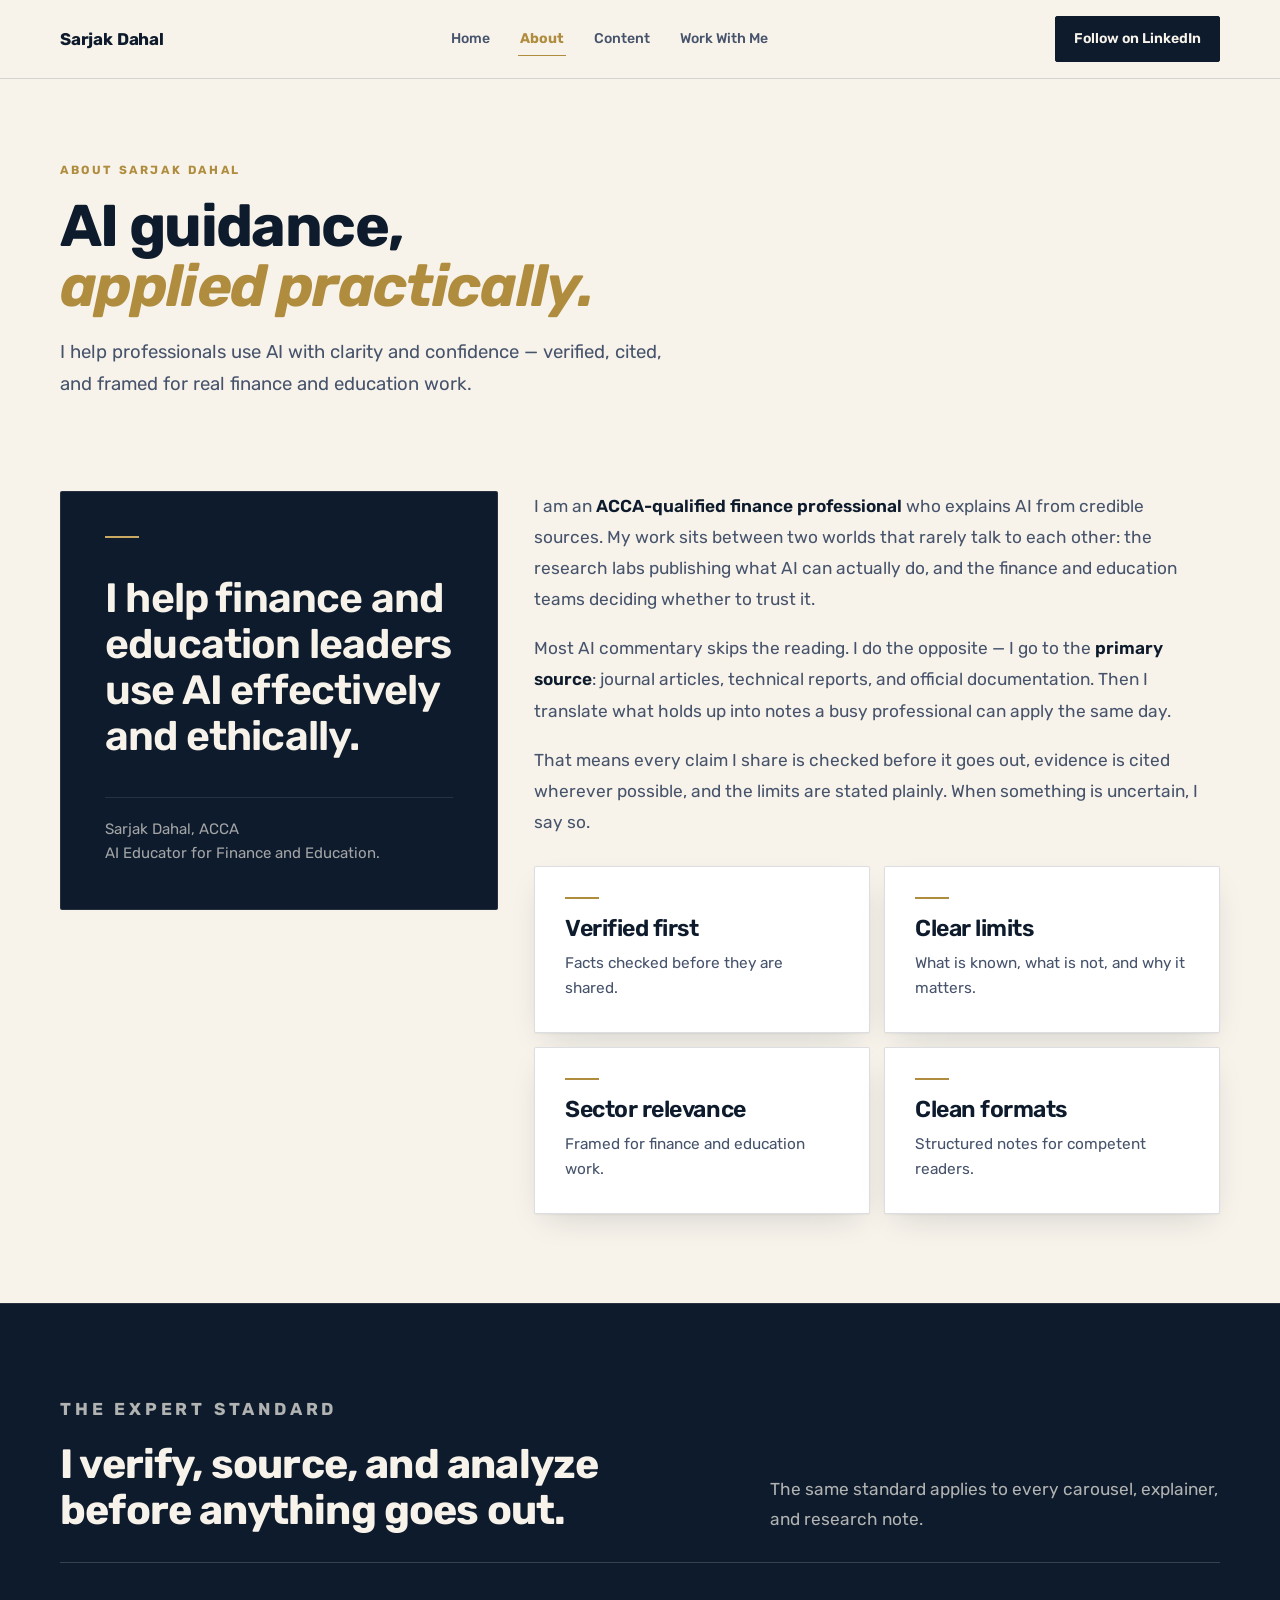
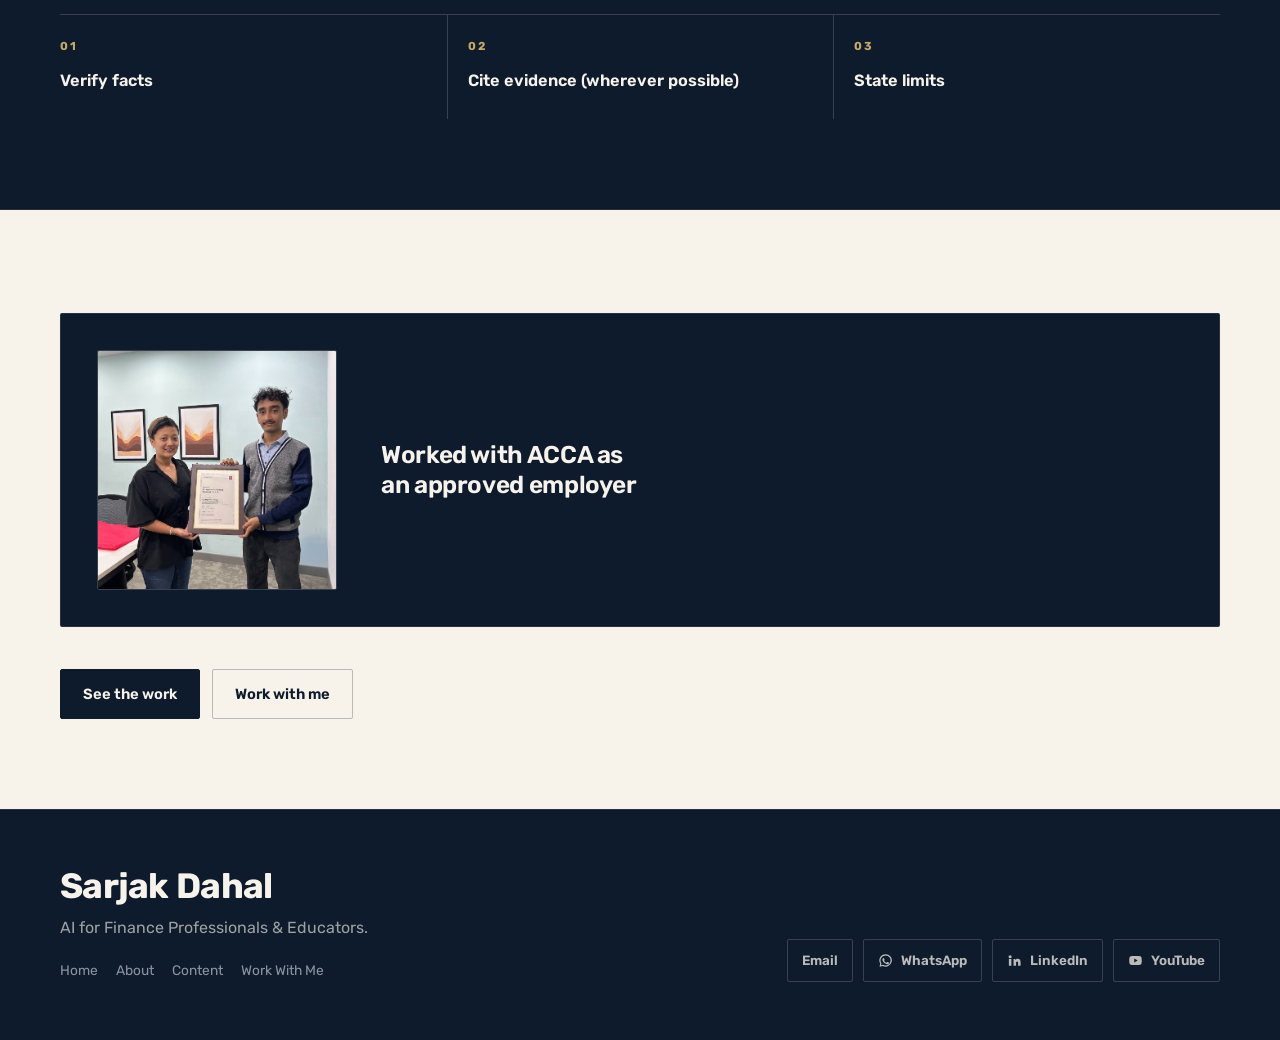
==== about/index.html @ 67fb1fb6 "Rebuild site as 4-page Navy & Brass ledger design Split the single-page site into Home, About, Conte" ====
<!doctype html>
<html lang="en">
<head>
  <meta charset="utf-8">
  <meta name="viewport" content="width=device-width, initial-scale=1">
  <meta name="description" content="About Sarjak Dahal, ACCA — how he verifies, cites, and explains AI research for finance professionals and educators.">
  <meta name="robots" content="index, follow">
  <link rel="canonical" href="https://sarjakdahal.com.np/about/">
  <meta property="og:type" content="website">
  <meta property="og:locale" content="en_US">
  <meta property="og:site_name" content="Sarjak Dahal">
  <meta property="og:title" content="About Sarjak Dahal | ACCA, AI Literacy">
  <meta property="og:description" content="How Sarjak Dahal verifies, cites, and explains AI research for finance professionals and educators.">
  <meta property="og:url" content="https://sarjakdahal.com.np/about/">
  <meta property="og:image" content="https://sarjakdahal.com.np/assets/social-preview-v6.jpg">
  <meta name="twitter:card" content="summary_large_image">
  <meta name="twitter:title" content="About Sarjak Dahal | ACCA, AI Literacy">
  <meta name="twitter:description" content="How Sarjak Dahal verifies, cites, and explains AI research for finance professionals and educators.">
  <meta name="twitter:image" content="https://sarjakdahal.com.np/assets/social-preview-v6.jpg">
  <meta name="theme-color" content="#0E1B2C">
  <link rel="icon" href="data:image/svg+xml,%3Csvg xmlns='http://www.w3.org/2000/svg' viewBox='0 0 64 64'%3E%3Crect width='64' height='64' rx='16' fill='%23F7F3EB'/%3E%3Ccircle cx='32' cy='32' r='18' fill='%23B08D3E'/%3E%3Ccircle cx='32' cy='32' r='6' fill='%23F7F3EB'/%3E%3C/svg%3E">
  <link rel="preconnect" href="https://fonts.googleapis.com">
  <link rel="preconnect" href="https://fonts.gstatic.com" crossorigin>
  <link rel="stylesheet" href="https://fonts.googleapis.com/css2?family=Rubik:wght@300..900&display=swap">
  <link rel="stylesheet" href="/assets/css/site.css?v=13">
  <title>About | Sarjak Dahal</title>
</head>
<body>
  <a class="skip-link" href="#main">Skip to content</a>
  <div class="progress" aria-hidden="true"><span class="progress__bar"></span></div>
  <div class="cursor-glow" aria-hidden="true"></div>

  <header class="site-header">
    <nav class="nav" aria-label="Primary navigation">
      <a class="brand-link" href="/" aria-label="Sarjak Dahal home">
        <span>Sarjak Dahal</span>
      </a>
      <div class="nav__links">
        <a href="/">Home</a>
        <a href="/about/" class="is-active" aria-current="page">About</a>
        <a href="/content/">Content</a>
        <a href="/work-with-me/">Work With Me</a>
      </div>
      <a class="nav__cta" href="https://www.linkedin.com/in/sarjak-dahal-72773622a/" target="_blank" rel="noopener noreferrer">Follow on LinkedIn</a>
    </nav>
  </header>

  <main id="main">
    <section class="section page-hero" data-section>
      <p class="eyebrow" data-reveal>About Sarjak Dahal</p>
      <h1 data-reveal style="--delay: 80ms;">AI guidance, <em class="accent">applied practically.</em></h1>
      <p class="page-hero__lead" data-reveal style="--delay: 160ms;">
        I help professionals use AI with clarity and confidence — verified, cited, and framed for real finance and education work.
      </p>
    </section>

    <section id="story" class="section section--flush-top" data-section>
      <div class="about-grid">
        <aside class="quote-panel" data-reveal>
          <blockquote>I help finance and education leaders use AI effectively and ethically.</blockquote>
          <cite>Sarjak Dahal, ACCA<br>AI Educator for Finance and Education.</cite>
        </aside>

        <div>
          <div class="story" data-reveal style="--delay: 80ms;">
            <p>
              I am an <strong>ACCA-qualified finance professional</strong> who explains AI from credible sources. My work sits between two worlds that rarely talk to each other: the research labs publishing what AI can actually do, and the finance and education teams deciding whether to trust it.
            </p>
            <p>
              Most AI commentary skips the reading. I do the opposite — I go to the <strong>primary source</strong>: journal articles, technical reports, and official documentation. Then I translate what holds up into notes a busy professional can apply the same day.
            </p>
            <p>
              That means every claim I share is checked before it goes out, evidence is cited wherever possible, and the limits are stated plainly. When something is uncertain, I say so.
            </p>
          </div>

          <div class="principles principles--compact" style="margin-top: 28px;">
            <article class="principle" data-reveal style="--delay: 120ms;">
              <h3>Verified first</h3>
              <p>Facts checked before they are shared.</p>
            </article>
            <article class="principle" data-reveal style="--delay: 180ms;">
              <h3>Clear limits</h3>
              <p>What is known, what is not, and why it matters.</p>
            </article>
            <article class="principle" data-reveal style="--delay: 240ms;">
              <h3>Sector relevance</h3>
              <p>Framed for finance and education work.</p>
            </article>
            <article class="principle" data-reveal style="--delay: 300ms;">
              <h3>Clean formats</h3>
              <p>Structured notes for competent readers.</p>
            </article>
          </div>
        </div>
      </div>
    </section>

    <div class="dark-band">
      <section id="method" class="section" data-section>
        <div class="section-heading">
          <div>
            <p class="eyebrow" data-reveal>The Expert Standard</p>
            <h2 data-reveal style="--delay: 80ms;">I verify, source, and analyze before anything goes out.</h2>
          </div>
          <p data-reveal style="--delay: 160ms;">
            The same standard applies to every carousel, explainer, and research note.
          </p>
        </div>

        <div class="method-visual" aria-label="Content method stages" data-reveal style="--delay: 200ms;">
          <div class="method-step">
            <span>01</span>
            <strong>Verify facts</strong>
          </div>
          <div class="method-step">
            <span>02</span>
            <strong>Cite evidence (wherever possible)</strong>
          </div>
          <div class="method-step">
            <span>03</span>
            <strong>State limits</strong>
          </div>
        </div>
      </section>
    </div>

    <section id="credential" class="section" data-section>
      <div class="method-panel">
        <aside class="method-stat" data-reveal>
          <img class="method-stat__image" src="/assets/acca-award-receipt.jpg" alt="Sarjak Dahal receiving ACCA award recognition" width="900" height="900" loading="lazy" decoding="async">
          <p class="method-stat__caption">Worked with ACCA as an approved employer</p>
        </aside>
      </div>
      <div class="section-cta" data-reveal style="--delay: 120ms;">
        <a class="button button--primary" href="/content/">See the work</a>
        <a class="button button--ghost" href="/work-with-me/">Work with me</a>
      </div>
    </section>
  </main>

  <footer class="site-footer" data-section>
    <div class="footer-inner">
      <div>
        <span class="signature">Sarjak Dahal</span>
        <p>AI for Finance Professionals &amp; Educators.</p>
        <nav class="footer-nav" aria-label="Footer navigation">
          <a href="/">Home</a>
          <a href="/about/">About</a>
          <a href="/content/">Content</a>
          <a href="/work-with-me/">Work With Me</a>
        </nav>
      </div>
      <div class="footer-links" aria-label="Footer links">
        <a href="mailto:sarjakdahal21@gmail.com">Email</a>
        <a href="https://chat.whatsapp.com/FXL0gmpc63MJKhrFBdrhCD" target="_blank" rel="noopener noreferrer">
          <svg viewBox="0 0 24 24" aria-hidden="true"><path d="M12.04 2a9.86 9.86 0 0 0-8.5 14.86L2.44 22l5.28-1.38A9.88 9.88 0 1 0 12.04 2Zm.01 1.86a8.02 8.02 0 1 1-3.88 15.05l-.31-.17-3.13.82.84-3.04-.2-.32a8.02 8.02 0 0 1 6.68-12.34Zm-3.43 4.3c-.18 0-.46.07-.7.35-.24.27-.92.9-.92 2.2s.94 2.55 1.07 2.73c.13.18 1.84 2.8 4.45 3.93 2.2.95 2.65.76 3.13.71.48-.04 1.55-.63 1.77-1.24.22-.61.22-1.13.15-1.24-.07-.11-.24-.18-.5-.31-.26-.13-1.55-.76-1.79-.85-.24-.09-.42-.13-.59.13-.17.26-.68.85-.83 1.02-.15.17-.31.19-.57.06-.26-.13-1.1-.4-2.09-1.29-.77-.69-1.29-1.54-1.44-1.8-.15-.26-.02-.4.12-.53.12-.12.26-.31.39-.46.13-.15.17-.26.26-.44.09-.18.04-.33-.02-.46-.06-.13-.59-1.42-.81-1.94-.21-.51-.43-.44-.59-.45h-.5Z"/></svg>
          WhatsApp
        </a>
        <a href="https://www.linkedin.com/in/sarjak-dahal-72773622a/" target="_blank" rel="noopener noreferrer">
          <svg viewBox="0 0 24 24" aria-hidden="true"><path d="M4.98 3.5a2.5 2.5 0 1 0 0 5 2.5 2.5 0 0 0 0-5ZM3 9.75h4v10.75H3V9.75Zm6.25 0h3.83v1.47h.05c.53-.95 1.84-1.95 3.79-1.95 4.05 0 4.8 2.66 4.8 6.12v5.11h-4v-4.53c0-1.08-.02-2.47-1.51-2.47-1.52 0-1.75 1.18-1.75 2.39v4.61h-4V9.75Z"/></svg>
          LinkedIn
        </a>
        <a href="https://www.youtube.com/@sarjakdahal6572" target="_blank" rel="noopener noreferrer">
          <svg viewBox="0 0 24 24" aria-hidden="true"><path d="M21.58 7.18a2.78 2.78 0 0 0-1.96-1.97C17.89 4.75 12 4.75 12 4.75s-5.89 0-7.62.46a2.78 2.78 0 0 0-1.96 1.97A29 29 0 0 0 1.95 12a29 29 0 0 0 .47 4.82 2.78 2.78 0 0 0 1.96 1.97c1.73.46 7.62.46 7.62.46s5.89 0 7.62-.46a2.78 2.78 0 0 0 1.96-1.97A29 29 0 0 0 22.05 12a29 29 0 0 0-.47-4.82ZM10 15.25v-6.5L15.5 12 10 15.25Z"/></svg>
          YouTube
        </a>
      </div>
    </div>
  </footer>

  <script src="/assets/js/site.js?v=13" defer></script>
</body>
</html>
---- assets/css/site.css ----
/* Sarjak Dahal — shared site styles
   Navy & Brass ledger system (flat, editorial, hairline rules). Rubik only. */

:root {
  /* Palette */
  --ink: #0E1B2C;          /* deep ledger-ink navy — dark surface */
  --ink-2: #16283E;        /* raised navy panel */
  --ivory: #F7F3EB;        /* warm paper — light canvas */
  --white: #FFFFFF;
  --brass: #B08D3E;        /* primary accent */
  --brass-soft: #C9A961;   /* accent on dark */
  --slate: #46536B;        /* body text on light */
  --mist: #8B93A1;         /* muted labels */
  --line: rgba(14, 27, 44, 0.14);
  --line-strong: rgba(14, 27, 44, 0.26);
  --line-dark: rgba(247, 243, 235, 0.18);
  --line-dark-soft: rgba(247, 243, 235, 0.1);

  /* Aliases kept for existing markup */
  --primary: var(--ink-2);
  --secondary: var(--slate);
  --accent: var(--brass);
  --accent-tint: var(--brass-soft);
  --surface: var(--ink);
  --light: var(--ivory);
  --support: #1E5631;
  --paper: var(--white);

  --shadow-card: 0 1px 2px rgba(14, 27, 44, 0.05), 0 12px 32px -12px rgba(14, 27, 44, 0.18);
  --shadow-card-hover: 0 4px 10px rgba(14, 27, 44, 0.08), 0 24px 50px -16px rgba(14, 27, 44, 0.3);
  --shadow-card-hover-dark: 0 4px 10px rgba(0, 0, 0, 0.24), 0 26px 54px -16px rgba(0, 0, 0, 0.46);
  --radius: 2px;
  --max: 1160px;
  --nav-height: 78px;
  --font-display: "Rubik", system-ui, -apple-system, BlinkMacSystemFont, sans-serif;
  --font-body: "Rubik", system-ui, -apple-system, BlinkMacSystemFont, Arial, sans-serif;
  --ease: cubic-bezier(0.22, 1, 0.36, 1);
}

* {
  box-sizing: border-box;
}

html {
  scroll-behavior: smooth;
  scroll-padding-top: calc(var(--nav-height) + 22px);
  color-scheme: light;
}

.button,
.nav__cta,
.nav__links a,
.contact-link,
.footer-links a {
  touch-action: manipulation;
  -webkit-tap-highlight-color: rgba(176, 141, 62, 0.16);
}

body {
  margin: 0;
  min-height: 100vh;
  overflow-x: hidden;
  background: var(--ivory);
  color: var(--ink);
  font-family: var(--font-body);
  font-size: 16px;
  line-height: 1.65;
  letter-spacing: 0;
}

a {
  color: inherit;
  text-decoration: none;
}

a:focus-visible,
button:focus-visible {
  outline: 2px solid var(--brass);
  outline-offset: 3px;
}

::selection {
  background: rgba(176, 141, 62, 0.3);
  color: var(--ink);
}

.skip-link {
  position: fixed;
  top: 12px;
  left: 12px;
  z-index: 100;
  transform: translateY(-150%);
  border: 1px solid var(--line);
  background: var(--white);
  color: var(--ink);
  padding: 10px 14px;
  font-size: 0.9rem;
  transition: transform 200ms var(--ease);
}

.skip-link:focus {
  transform: translateY(0);
}

.progress {
  position: fixed;
  top: 0;
  left: 0;
  z-index: 60;
  width: 100%;
  height: 2px;
  background: transparent;
}

.progress__bar {
  display: block;
  width: 100%;
  height: 100%;
  transform: scaleX(0);
  transform-origin: left center;
  background: var(--brass);
  transition: transform 90ms linear;
}

.cursor-glow {
  display: none;
}

/* ---------- Header / nav ---------- */

.site-header {
  position: sticky;
  top: 0;
  z-index: 50;
  min-height: var(--nav-height);
  border-bottom: 1px solid var(--line);
  background: rgba(247, 243, 235, 0.94);
  backdrop-filter: blur(12px);
}

.nav {
  width: min(100% - 32px, var(--max));
  min-height: var(--nav-height);
  margin: 0 auto;
  display: flex;
  align-items: center;
  justify-content: space-between;
  gap: 24px;
}

.brand-link {
  display: inline-flex;
  align-items: center;
  gap: 12px;
  min-width: 0;
  font-family: var(--font-display);
  font-size: 1.06rem;
  font-weight: 700;
  letter-spacing: -0.01em;
  line-height: 1;
  white-space: nowrap;
  color: var(--ink);
}

.nav__links {
  display: flex;
  align-items: center;
  justify-content: flex-end;
  gap: clamp(12px, 2.2vw, 26px);
  font-size: 0.88rem;
  font-weight: 500;
  color: var(--slate);
}

.nav__links a {
  position: relative;
  padding: 8px 2px;
  transition: color 180ms ease;
}

.nav__links a::after {
  content: "";
  position: absolute;
  left: 0;
  right: 0;
  bottom: 3px;
  height: 1px;
  transform: scaleX(0);
  transform-origin: right;
  background: var(--brass);
  transition: transform 280ms var(--ease);
}

.nav__links a:is(:hover, .is-active) {
  color: var(--ink);
}

.nav__links a:is(:hover, .is-active)::after {
  transform: scaleX(1);
  transform-origin: left;
}

.nav__links a.is-active {
  color: var(--brass);
  font-weight: 700;
}

.nav__cta {
  display: inline-flex;
  align-items: center;
  justify-content: center;
  min-height: 42px;
  padding: 10px 18px;
  border: 1px solid var(--ink);
  border-radius: var(--radius);
  background: var(--ink);
  color: var(--ivory);
  font-size: 0.88rem;
  font-weight: 600;
  transition: background 220ms var(--ease), border-color 220ms var(--ease), color 220ms var(--ease);
}

.nav__cta:hover {
  background: var(--ink-2);
  border-color: var(--ink-2);
}

/* ---------- Layout primitives ---------- */

main {
  position: relative;
  z-index: 1;
}

.section {
  position: relative;
  width: min(100% - 32px, var(--max));
  margin: 0 auto;
  padding: clamp(52px, 7vw, 96px) 0;
}

.section--flush-top {
  padding-top: clamp(24px, 3vw, 42px);
}

.section--flush-bottom {
  padding-bottom: clamp(24px, 3vw, 42px);
}

h1,
h2,
h3,
.signature {
  font-family: var(--font-display);
  font-weight: 600;
  line-height: 1.04;
  letter-spacing: -0.02em;
  text-wrap: balance;
}

h1 {
  max-width: 720px;
  margin: 0;
  color: var(--ink);
  font-size: clamp(2.4rem, 5.2vw, 4.4rem);
  font-weight: 700;
  line-height: 1.02;
  letter-spacing: -0.028em;
}

h2 {
  margin: 0;
  color: var(--ink);
  font-size: clamp(1.7rem, 3.2vw, 2.7rem);
  font-weight: 700;
  line-height: 1.12;
}

h3 {
  margin: 0;
  color: var(--ink);
  font-size: clamp(1.3rem, 2vw, 1.7rem);
  font-weight: 600;
}

/* Italic brass punch word */
h1 em.accent,
h2 em.accent {
  font-style: italic;
  font-weight: 700;
  color: var(--brass);
}

p {
  margin: 0;
}

.eyebrow {
  display: inline-flex;
  align-items: center;
  margin: 0 0 18px;
  color: var(--brass);
  font-size: 0.74rem;
  font-weight: 700;
  letter-spacing: 0.22em;
  line-height: 1.4;
  text-transform: uppercase;
}

/* Short brass ledger rule above card headings */
.principle::before,
.format-card::before {
  content: "";
  display: block;
  width: 34px;
  height: 2px;
  margin: 0 0 18px;
  background: var(--brass);
}

.section-heading {
  display: grid;
  grid-template-columns: minmax(0, 0.82fr) minmax(280px, 0.56fr);
  align-items: end;
  gap: clamp(18px, 4vw, 58px);
  margin-bottom: clamp(28px, 4vw, 52px);
  padding-bottom: clamp(18px, 2.5vw, 28px);
  border-bottom: 1px solid var(--line);
}

.section-heading p {
  color: var(--slate);
  font-size: clamp(0.98rem, 1.4vw, 1.08rem);
  line-height: 1.75;
}

.section-heading--single {
  grid-template-columns: 1fr;
}

.section-heading--single p {
  max-width: 56ch;
}

.dark-band .section-heading {
  border-bottom-color: var(--line-dark);
}

.section-cta {
  display: flex;
  flex-wrap: wrap;
  gap: 12px;
  margin-top: clamp(28px, 4vw, 42px);
}

/* ---------- Buttons (flat, rectangular) ---------- */

.button {
  position: relative;
  display: inline-flex;
  align-items: center;
  justify-content: center;
  gap: 10px;
  min-height: 50px;
  padding: 14px 22px;
  border: 1px solid var(--ink);
  border-radius: var(--radius);
  background: transparent;
  color: var(--ink);
  font-size: 0.92rem;
  font-weight: 600;
  line-height: 1;
  transition: background 220ms var(--ease), color 220ms var(--ease), border-color 220ms var(--ease), transform 220ms var(--ease);
}

.button:hover {
  transform: translateY(-2px);
  background: rgba(14, 27, 44, 0.05);
}

.button--primary {
  border-color: var(--ink);
  background: var(--ink);
  color: var(--ivory);
}

.button--primary:hover {
  background: var(--ink-2);
  border-color: var(--ink-2);
}

.button--ghost {
  border-color: var(--line-strong);
  background: transparent;
  color: var(--ink);
}

.button--ghost:hover {
  border-color: var(--ink);
  background: rgba(14, 27, 44, 0.04);
}

.button__icon {
  display: inline-grid;
  place-items: center;
  width: 20px;
  height: 20px;
  flex: 0 0 20px;
  color: currentColor;
}

.button svg {
  width: 18px;
  height: 18px;
  fill: currentColor;
}

.channel-actions {
  display: flex;
  flex-wrap: wrap;
  gap: 12px;
  margin-top: 34px;
}

/* Platform icons keep their identity colors; frames stay in the system */
.channel-actions .button--whatsapp .button__icon { color: #2f9e61; }
.channel-actions .button--linkedin .button__icon { color: #79b8f3; }
.channel-actions .button--youtube .button__icon { color: #d93025; }

/* Darker badge behind every platform icon so it stands out against the button */
.button--whatsapp .button__icon,
.button--linkedin .button__icon,
.button--youtube .button__icon {
  border-radius: 50%;
  background: rgba(0, 0, 0, 0.22);
}

/* LinkedIn CTA on dark surfaces: ivory read as too washed-out against the
   brand-blue icon, so give it a raised navy panel instead of a bright fill */
.dark-band .button--primary.button--linkedin {
  background: var(--ink-2);
  border-color: rgba(121, 184, 243, 0.4);
  color: var(--ivory);
}

.dark-band .button--primary.button--linkedin:hover {
  background: #1C3350;
  border-color: rgba(121, 184, 243, 0.6);
}

.dark-band .button--linkedin .button__icon {
  background: rgba(8, 13, 21, 0.55);
}

/* ---------- Dark band (flat ledger navy) ---------- */

.dark-band {
  width: 100%;
  background: var(--ink);
  color: var(--ivory);
  border-top: 1px solid var(--line-dark-soft);
  border-bottom: 1px solid var(--line-dark-soft);
}

.dark-band h1,
.dark-band h2,
.dark-band h3 {
  color: var(--ivory);
}

.dark-band h1 em.accent,
.dark-band h2 em.accent {
  color: var(--brass-soft);
}

.dark-band .eyebrow {
  color: var(--brass-soft);
}

.dark-band .section-heading p {
  color: rgba(247, 243, 235, 0.7);
}

.dark-band .button {
  border-color: var(--line-dark);
  color: var(--ivory);
}

.dark-band .button:hover {
  background: rgba(247, 243, 235, 0.06);
}

.dark-band .button--primary {
  border-color: var(--ivory);
  background: var(--ivory);
  color: var(--ink);
}

.dark-band .button--primary:hover {
  background: var(--white);
  border-color: var(--white);
}

.dark-band .button--ghost {
  border-color: rgba(247, 243, 235, 0.4);
  background: transparent;
  color: var(--ivory);
}

.dark-band .button--ghost:hover {
  border-color: var(--ivory);
  background: rgba(247, 243, 235, 0.06);
}

/* ---------- Hero (Home, dark) ---------- */

.section--hero {
  min-height: calc(100vh - var(--nav-height) - 32px);
  display: grid;
  align-items: center;
  padding-top: clamp(40px, 6vw, 70px);
  padding-bottom: clamp(46px, 6vw, 76px);
}

.hero {
  position: relative;
  display: grid;
  grid-template-columns: minmax(0, 1.08fr) minmax(320px, 0.92fr);
  align-items: center;
  gap: clamp(36px, 6vw, 78px);
}

.hero__content {
  position: relative;
  z-index: 6;
}

.hero__lead {
  max-width: 580px;
  margin-top: 22px;
  color: rgba(247, 243, 235, 0.78);
  font-size: clamp(1.05rem, 1.7vw, 1.22rem);
  font-weight: 300;
  line-height: 1.75;
}

/* Ledger strip: flat stat entries divided by hairlines */
.hero__meta {
  display: grid;
  grid-template-columns: repeat(3, minmax(0, 1fr));
  gap: 0;
  max-width: 720px;
  margin-top: clamp(38px, 5vw, 58px);
  border-top: 1px solid var(--line-dark);
}

.meta-tile {
  padding: 22px 20px 4px 20px;
  border-left: 1px solid var(--line-dark);
}

.meta-tile:first-child {
  border-left: 0;
  padding-left: 0;
}

.meta-tile span {
  display: block;
  margin-bottom: 8px;
  color: var(--brass-soft);
  font-size: 0.72rem;
  font-weight: 700;
  letter-spacing: 0.16em;
  text-transform: uppercase;
}

.meta-tile p {
  color: rgba(247, 243, 235, 0.72);
  font-size: 0.94rem;
  line-height: 1.55;
}

/* Portrait: circular photo with a broken brass ring — four short arcs
   with gaps between them, standing off from the circle like padding */
.brand-orbit {
  position: relative;
  display: grid;
  place-items: center;
}

.profile-frame {
  position: relative;
  width: min(70vw, 360px);
  aspect-ratio: 1 / 1;
}

.profile-frame__mask {
  width: 100%;
  height: 100%;
  border-radius: 50%;
  overflow: hidden;
  border: 1px solid var(--line-dark-soft);
  background: var(--ink-2);
}

.profile-frame__image {
  display: block;
  width: 100%;
  height: 100%;
  object-fit: cover;
  object-position: 50% 50%;
  filter: saturate(0.94) contrast(1.03);
}

.profile-frame__ring {
  position: absolute;
  inset: -16px;
  transform: rotate(-90deg);
  pointer-events: none;
}

.profile-frame__ring circle {
  fill: none;
  stroke: var(--brass-soft);
  stroke-width: 1;
  stroke-linecap: round;
  stroke-dasharray: 37.7 37.7;
}

/* Portrait entrance: settles into focus rather than sliding up like other reveals */
.profile-frame__image[data-reveal] {
  transform: scale(0.94);
}

.profile-frame__image[data-reveal].is-visible {
  transform: scale(1);
}

/* ---------- Proof strip (flat ledger entries) ---------- */

.proof-strip {
  display: grid;
  grid-template-columns: repeat(3, minmax(0, 1fr));
  gap: 0;
  border-top: 1px solid var(--line);
}

.proof-item {
  display: block;
  padding: 26px 24px 8px 24px;
  border-left: 1px solid var(--line);
}

.proof-item:first-child {
  border-left: 0;
  padding-left: 0;
}

.proof-item__mark {
  display: none;
}

.proof-item strong {
  display: block;
  color: var(--ink);
  font-family: var(--font-display);
  font-size: 1.08rem;
  font-weight: 600;
  line-height: 1.3;
}

.proof-item p {
  margin-top: 6px;
  color: var(--slate);
  font-size: 0.92rem;
  line-height: 1.6;
}

/* ---------- Principle cards (flat, ruled) ---------- */

.principles {
  display: grid;
  grid-template-columns: repeat(2, minmax(0, 1fr));
  gap: 14px;
}

.principle {
  position: relative;
  min-height: 190px;
  border: 1px solid var(--line);
  border-radius: var(--radius);
  background: var(--white);
  padding: clamp(22px, 3vw, 30px);
  box-shadow: var(--shadow-card);
  transition: border-color 240ms var(--ease), transform 240ms var(--ease), box-shadow 240ms var(--ease);
}

.principle:hover {
  transform: translateY(-4px);
  border-color: rgba(176, 141, 62, 0.55);
  box-shadow: var(--shadow-card-hover);
}

.principle h3 {
  margin-bottom: 10px;
  font-size: clamp(1.22rem, 1.8vw, 1.5rem);
}

.principle p {
  color: var(--slate);
  font-size: 0.96rem;
  line-height: 1.66;
}

.principles--compact .principle {
  min-height: 140px;
}

/* ---------- Quote panel / about ---------- */

.about-grid {
  display: grid;
  grid-template-columns: minmax(0, 0.78fr) minmax(0, 1.22fr);
  gap: clamp(20px, 4vw, 36px);
}

.quote-panel {
  position: sticky;
  top: calc(var(--nav-height) + 28px);
  align-self: start;
  min-height: 380px;
  display: flex;
  flex-direction: column;
  justify-content: space-between;
  gap: 38px;
  border: 1px solid var(--line-dark-soft);
  border-radius: var(--radius);
  background: var(--ink);
  color: var(--ivory);
  padding: clamp(28px, 4vw, 44px);
}

.quote-panel::before {
  content: "";
  display: block;
  width: 34px;
  height: 2px;
  background: var(--brass-soft);
}

.quote-panel blockquote {
  margin: 0;
  font-family: var(--font-display);
  font-size: clamp(1.7rem, 3.2vw, 2.7rem);
  font-weight: 600;
  letter-spacing: -0.02em;
  line-height: 1.12;
}

.quote-panel cite {
  position: relative;
  z-index: 1;
  color: rgba(247, 243, 235, 0.64);
  font-style: normal;
  font-size: 0.94rem;
  line-height: 1.55;
  border-top: 1px solid var(--line-dark-soft);
  padding-top: 20px;
}

.story {
  max-width: 68ch;
  display: grid;
  gap: 18px;
}

.story p {
  color: var(--slate);
  font-size: clamp(1rem, 1.4vw, 1.08rem);
  line-height: 1.8;
}

.story strong {
  color: var(--ink);
  font-weight: 600;
}

/* ---------- Page hero (inner pages) ---------- */

.page-hero {
  padding-top: clamp(48px, 6vw, 80px);
  padding-bottom: clamp(30px, 4vw, 52px);
}

.page-hero h1 {
  max-width: 780px;
  font-size: clamp(2.2rem, 4.6vw, 3.8rem);
}

.page-hero__lead {
  max-width: 620px;
  margin-top: 20px;
  color: var(--slate);
  font-size: clamp(1rem, 1.55vw, 1.16rem);
  line-height: 1.75;
}

/* ---------- Method ---------- */

.method-panel {
  display: grid;
  grid-template-columns: 1fr;
  gap: 14px;
  margin-top: 14px;
}

.method-card,
.contact-card {
  border: 1px solid var(--line);
  border-radius: var(--radius);
  background: var(--white);
  box-shadow: var(--shadow-card);
}

.method-card {
  padding: clamp(28px, 4vw, 44px);
}

.method-card h2 {
  max-width: 24ch;
}

.method-visual {
  display: grid;
  grid-template-columns: repeat(3, minmax(0, 1fr));
  gap: 0;
  margin: 32px 0 0;
  border-top: 1px solid var(--line);
}

.method-step {
  position: relative;
  min-height: 104px;
  border-left: 1px solid var(--line);
  padding: 22px 20px 8px 20px;
}

.method-step:first-child {
  border-left: 0;
  padding-left: 0;
}

.method-step span {
  display: block;
  margin-bottom: 14px;
  color: var(--brass);
  font-size: 0.72rem;
  font-weight: 700;
  letter-spacing: 0.18em;
  text-transform: uppercase;
}

.method-step strong {
  display: block;
  color: var(--ink);
  font-family: var(--font-display);
  font-size: 1.02rem;
  font-weight: 600;
  line-height: 1.35;
}

.dark-band .method-visual {
  border-top-color: var(--line-dark);
}

.dark-band .method-step {
  border-left-color: var(--line-dark);
}

.dark-band .method-step:first-child {
  border-left: 0;
}

.dark-band .method-step strong {
  color: var(--ivory);
}

.dark-band .method-step span {
  color: var(--brass-soft);
}

.method-stat {
  position: relative;
  display: flex;
  flex-direction: row;
  align-items: center;
  gap: clamp(22px, 4vw, 44px);
  padding: clamp(24px, 3.4vw, 36px);
  border: 1px solid var(--line-dark-soft);
  border-radius: var(--radius);
  background: var(--ink);
  color: var(--ivory);
}

.method-stat__image {
  flex: 0 0 auto;
  width: clamp(150px, 24vw, 240px);
  height: auto;
  aspect-ratio: 1 / 1;
  border-radius: var(--radius);
  border: 1px solid var(--line-dark);
  object-fit: cover;
  object-position: center;
}

.method-stat__caption {
  margin: 0;
  color: var(--ivory);
  max-width: 30ch;
  font-size: clamp(1.15rem, 1.9vw, 1.65rem);
  font-weight: 600;
  line-height: 1.24;
  letter-spacing: -0.015em;
  text-wrap: balance;
}

/* ---------- Format cards (dark band) ---------- */

.format-grid {
  display: grid;
  grid-template-columns: repeat(3, minmax(0, 1fr));
  gap: 14px;
}

.format-card {
  position: relative;
  min-height: 220px;
  display: flex;
  flex-direction: column;
  justify-content: space-between;
  gap: 20px;
  border: 1px solid var(--line-dark-soft);
  border-radius: var(--radius);
  background: var(--ink-2);
  padding: clamp(24px, 3vw, 32px);
  transition: border-color 240ms var(--ease), transform 240ms var(--ease), box-shadow 240ms var(--ease);
}

.format-card::before {
  background: var(--brass-soft);
}

.format-card:hover {
  transform: translateY(-4px);
  border-color: rgba(201, 169, 97, 0.5);
  box-shadow: var(--shadow-card-hover-dark);
}

.format-card h3 {
  color: var(--ivory);
  font-size: clamp(1.25rem, 2vw, 1.6rem);
}

.format-card p {
  margin-top: 10px;
  color: rgba(247, 243, 235, 0.7);
  font-size: 0.96rem;
  line-height: 1.66;
}

.format-card footer {
  color: var(--mist);
  font-size: 0.82rem;
  border-top: 1px solid var(--line-dark-soft);
  padding-top: 16px;
}

/* ---------- Video / watch card ---------- */

.watch-grid {
  display: grid;
  grid-template-columns: minmax(0, 1.1fr) minmax(300px, 0.9fr);
  gap: clamp(18px, 4vw, 42px);
  align-items: center;
}

.watch-card {
  position: relative;
  display: grid;
  place-items: center;
  aspect-ratio: 16 / 9;
  border-radius: var(--radius);
  border: 1px solid var(--line-dark-soft);
  background: var(--ink);
  color: var(--ivory);
  transition: border-color 240ms var(--ease), transform 240ms var(--ease), box-shadow 240ms var(--ease);
}

.watch-card:hover {
  transform: translateY(-4px);
  border-color: rgba(201, 169, 97, 0.5);
  box-shadow: var(--shadow-card-hover-dark);
}

.watch-card__play {
  display: grid;
  place-items: center;
  width: 76px;
  height: 76px;
  border: 1px solid rgba(247, 243, 235, 0.35);
  border-radius: 50%;
  background: transparent;
  transition: transform 260ms var(--ease), border-color 260ms var(--ease), background 260ms var(--ease);
}

.watch-card:hover .watch-card__play {
  transform: scale(1.07);
  border-color: var(--brass-soft);
  background: rgba(176, 141, 62, 0.16);
}

.watch-card__play svg {
  width: 26px;
  height: 26px;
  fill: var(--ivory);
  transform: translateX(2px);
}

.watch-card__label {
  position: absolute;
  left: 20px;
  bottom: 16px;
  color: var(--brass-soft);
  font-size: 0.74rem;
  font-weight: 700;
  letter-spacing: 0.18em;
  text-transform: uppercase;
}

.watch-grid > div > p {
  color: var(--slate);
}

/* ---------- Contact / channels ---------- */

.contact-grid {
  display: grid;
  grid-template-columns: minmax(0, 1fr) minmax(320px, 0.78fr);
  gap: clamp(18px, 4vw, 42px);
  align-items: stretch;
}

.contact-copy {
  display: flex;
  flex-direction: column;
  justify-content: center;
}

.contact-copy h2 {
  max-width: 840px;
}

.contact-copy > p {
  max-width: 680px;
  margin-top: 22px;
  color: var(--slate);
  font-size: clamp(1rem, 1.5vw, 1.1rem);
}

.contact-copy .channel-actions {
  margin-top: 18px;
  gap: 12px;
}

.contact-card {
  display: flex;
  flex-direction: column;
  justify-content: space-between;
  gap: 28px;
  padding: clamp(24px, 4vw, 36px);
}

.contact-card__header {
  display: flex;
  align-items: center;
  justify-content: space-between;
  gap: 18px;
  padding-bottom: 22px;
  border-bottom: 1px solid var(--line);
}

.contact-card__header span {
  display: inline-grid;
  place-items: center;
  width: 48px;
  height: 48px;
  border: 1px solid rgba(176, 141, 62, 0.5);
  border-radius: var(--radius);
  color: var(--brass);
  font-family: var(--font-display);
  font-size: 1.3rem;
  font-weight: 700;
}

.contact-list {
  display: grid;
  gap: 10px;
  margin: 0;
  padding: 0;
  list-style: none;
}

.contact-link {
  display: flex;
  align-items: center;
  justify-content: flex-start;
  gap: 16px;
  min-height: 58px;
  border: 1px solid var(--line);
  border-radius: var(--radius);
  padding: 14px 16px;
  line-height: 1.2;
  background: var(--ivory);
  color: var(--ink);
  font-weight: 600;
  transition: border-color 220ms var(--ease), background 220ms var(--ease);
}

.contact-link:hover {
  border-color: rgba(176, 141, 62, 0.55);
  background: var(--white);
}

.contact-link span:last-child {
  margin-left: auto;
  color: var(--brass);
  font-size: 1.05rem;
}

.contact-link__icon {
  display: inline-grid;
  place-items: center;
  flex: 0 0 34px;
  width: 34px;
  height: 34px;
  border: 1px solid var(--line);
  border-radius: var(--radius);
  color: var(--brass);
  font-size: 0.78rem;
  font-weight: 800;
  line-height: 1;
}

.contact-link__icon svg {
  width: 16px;
  height: 16px;
  fill: currentColor;
}

.audience-strip {
  display: flex;
  flex-wrap: wrap;
  gap: 10px;
  margin-top: 28px;
}

.audience-strip span {
  display: inline-flex;
  align-items: center;
  justify-content: center;
  min-height: 36px;
  border: 1px solid var(--line);
  border-radius: var(--radius);
  background: transparent;
  color: var(--slate);
  padding: 9px 14px;
  font-size: 0.78rem;
  font-weight: 600;
  letter-spacing: 0.1em;
  text-transform: uppercase;
  line-height: 1;
}

/* ---------- CTA band ---------- */

.cta-band .section {
  display: grid;
  gap: 8px;
}

.cta-band h2 {
  max-width: 26ch;
}

.cta-band p {
  max-width: 60ch;
  margin-top: 14px;
  color: rgba(247, 243, 235, 0.7);
  font-size: clamp(1rem, 1.5vw, 1.1rem);
}

/* ---------- Footer ---------- */

.site-footer {
  position: relative;
  z-index: 1;
  border-top: 1px solid var(--line-dark-soft);
  background: var(--ink);
  color: var(--ivory);
}

.footer-inner {
  width: min(100% - 32px, var(--max));
  margin: 0 auto;
  display: grid;
  grid-template-columns: minmax(0, 1fr) auto;
  gap: 24px;
  align-items: end;
  padding: clamp(36px, 6vw, 58px) 0;
}

.signature {
  display: block;
  margin-bottom: 10px;
  color: var(--ivory);
  font-size: clamp(1.55rem, 3vw, 2.2rem);
  font-weight: 700;
}

.footer-inner p {
  max-width: 560px;
  color: rgba(247, 243, 235, 0.62);
  line-height: 1.65;
}

.footer-nav {
  display: flex;
  flex-wrap: wrap;
  gap: 18px;
  margin-top: 18px;
  font-size: 0.86rem;
  color: var(--mist);
}

.footer-nav a:hover {
  color: var(--ivory);
}

.footer-links {
  display: flex;
  flex-wrap: wrap;
  justify-content: flex-end;
  gap: 10px;
}

.footer-links a {
  display: inline-flex;
  align-items: center;
  gap: 8px;
  min-height: 40px;
  border: 1px solid var(--line-dark);
  border-radius: var(--radius);
  padding: 9px 14px;
  color: rgba(247, 243, 235, 0.74);
  font-size: 0.84rem;
  font-weight: 600;
  transition: border-color 220ms ease, color 220ms ease;
}

.footer-links a:hover {
  border-color: var(--brass-soft);
  color: var(--ivory);
}

.footer-links svg {
  width: 15px;
  height: 15px;
  fill: currentColor;
  flex: 0 0 15px;
}

/* ---------- Motion (calm: fade + rise only) ---------- */

[data-reveal] {
  opacity: 0;
  transform: translate3d(0, 22px, 0);
  transition: opacity 640ms var(--ease), transform 640ms var(--ease);
  transition-delay: var(--delay, 0ms);
  will-change: opacity, transform;
}

[data-reveal].is-visible {
  opacity: 1;
  transform: translate3d(0, 0, 0);
}

/* ---------- Responsive ---------- */

@media (max-width: 1040px) {
  .hero,
  .about-grid,
  .method-panel,
  .contact-grid,
  .watch-grid {
    grid-template-columns: 1fr;
  }

  .brand-orbit {
    order: -1;
  }

  .quote-panel {
    position: relative;
    top: auto;
    min-height: 320px;
  }

  .format-grid {
    grid-template-columns: repeat(2, minmax(0, 1fr));
  }
}

@media (max-width: 760px) {
  :root {
    --nav-height: 68px;
  }

  .site-header {
    position: relative;
  }

  .nav {
    width: min(100% - 24px, var(--max));
    flex-wrap: wrap;
    gap: 10px 16px;
    padding: 14px 0;
  }

  .brand-link {
    flex: 1 1 180px;
  }

  .nav__links {
    order: 3;
    width: 100%;
    justify-content: flex-start;
    overflow-x: auto;
    padding-bottom: 2px;
    scrollbar-width: none;
  }

  .nav__links::-webkit-scrollbar {
    display: none;
  }

  .nav__cta {
    min-height: 38px;
    padding-inline: 14px;
  }

  .section,
  .footer-inner {
    width: min(100% - 24px, var(--max));
  }

  .section--hero {
    min-height: auto;
    padding-top: 32px;
    padding-bottom: 40px;
  }

  .hero__meta,
  .principles,
  .section-heading,
  .proof-strip,
  .method-visual,
  .format-grid,
  .footer-inner {
    grid-template-columns: 1fr;
  }

  .meta-tile,
  .proof-item,
  .method-step {
    border-left: 0;
    padding-left: 0;
    border-top: 1px solid var(--line-dark);
    padding-top: 18px;
  }

  .proof-item,
  .method-step {
    border-top-color: var(--line);
  }

  .meta-tile:first-child,
  .proof-item:first-child,
  .method-step:first-child {
    border-top: 0;
  }

  .hero__meta,
  .proof-strip,
  .method-visual {
    border-top-width: 1px;
  }

  .channel-actions {
    align-items: stretch;
  }

  .channel-actions .button {
    flex: 1 1 100%;
  }


  .profile-frame {
    width: min(72vw, 300px);
  }

  h2 {
    font-size: clamp(1.55rem, 7.2vw, 2rem);
    line-height: 1.16;
  }

  .method-stat {
    flex-direction: column;
    align-items: flex-start;
    text-align: left;
  }

  .method-stat__image {
    width: clamp(140px, 42vw, 200px);
  }

  .method-stat__caption {
    max-width: 100%;
    font-size: clamp(1.1rem, 5.4vw, 1.35rem);
    line-height: 1.24;
  }

  .contact-copy {
    margin-bottom: 32px;
  }

  .footer-links {
    justify-content: flex-start;
  }
}

@media (max-width: 440px) {
  h1 {
    font-size: clamp(2.05rem, 10.5vw, 2.65rem);
    line-height: 1.04;
  }

  .nav__cta {
    width: 100%;
  }

  .profile-frame {
    width: min(78vw, 260px);
  }

  .contact-card__header {
    align-items: flex-start;
    flex-direction: column;
  }
}

@media (prefers-reduced-motion: reduce) {
  *,
  *::before,
  *::after {
    scroll-behavior: auto !important;
    transition-duration: 1ms !important;
    animation-duration: 1ms !important;
    animation-iteration-count: 1 !important;
  }

  [data-reveal] {
    opacity: 1;
    transform: none;
  }
}
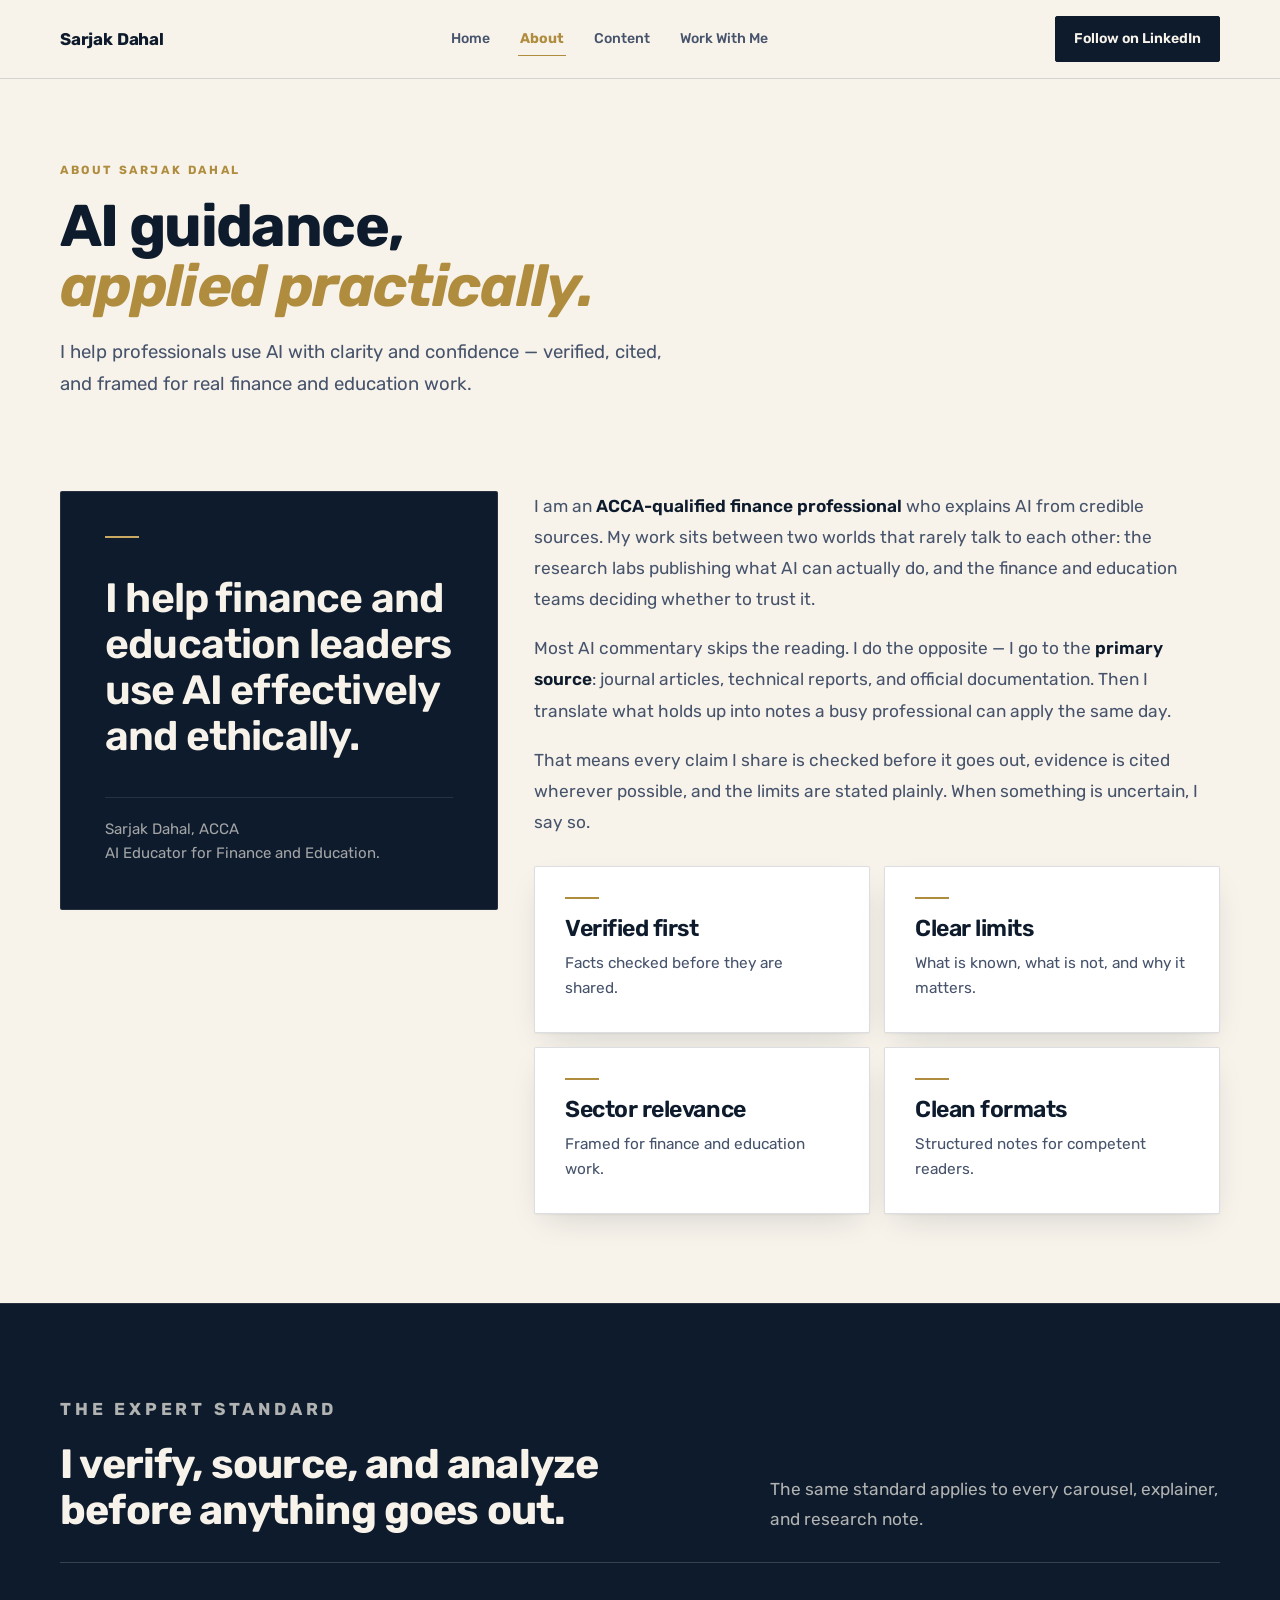
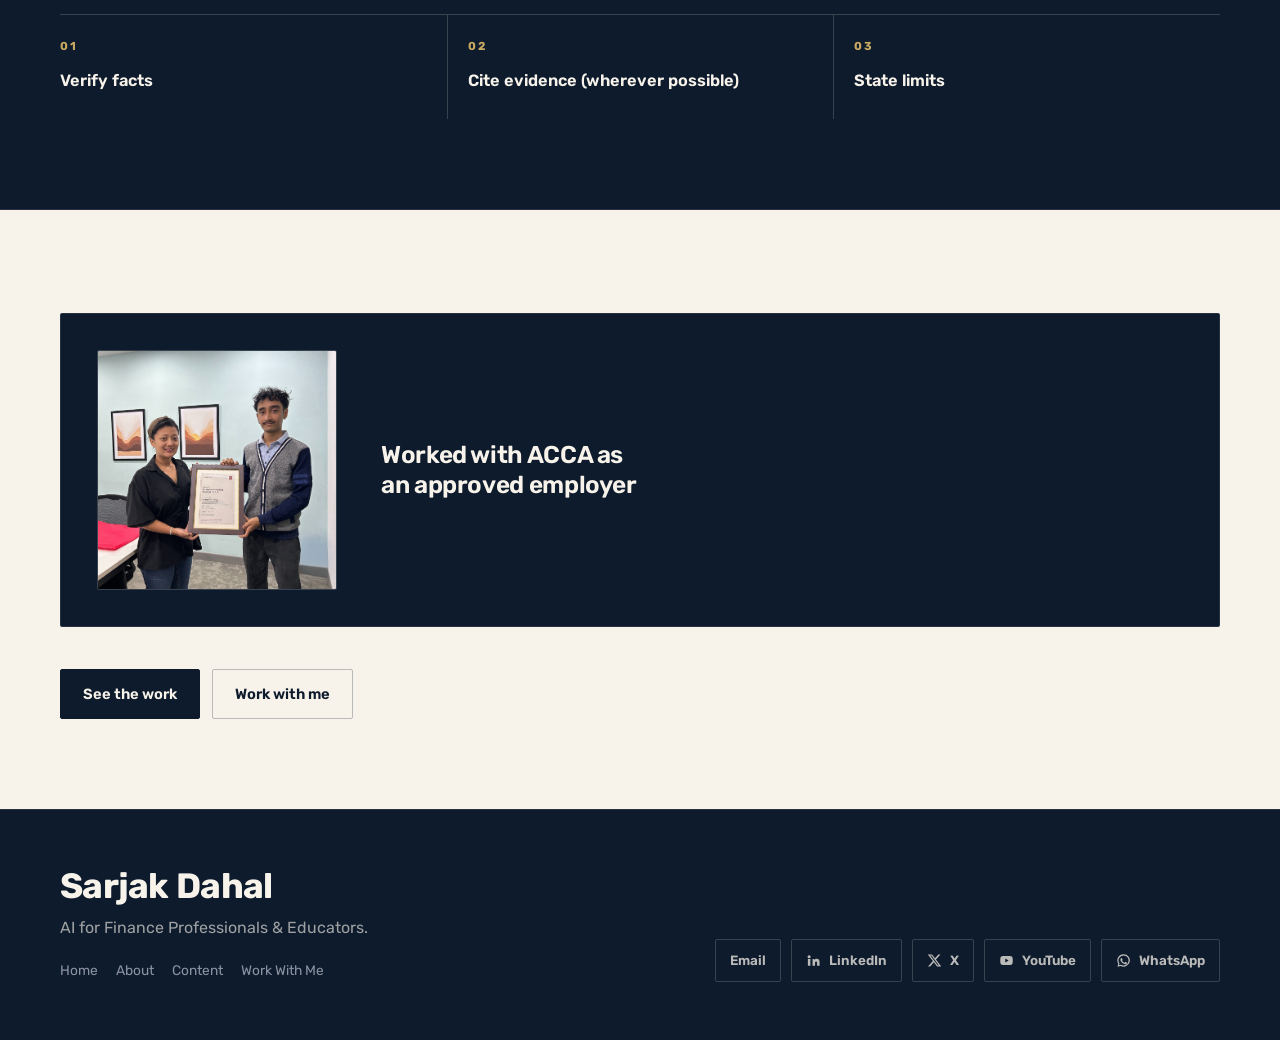
==== commit 53d5a5a8: "Add X as a channel, fix hero portrait ring, order channels consistently Add x.com/sarjakdahal as sec" ====
--- a/about/index.html
+++ b/about/index.html
@@ -22,7 +22,7 @@
   <link rel="preconnect" href="https://fonts.googleapis.com">
   <link rel="preconnect" href="https://fonts.gstatic.com" crossorigin>
   <link rel="stylesheet" href="https://fonts.googleapis.com/css2?family=Rubik:wght@300..900&display=swap">
-  <link rel="stylesheet" href="/assets/css/site.css?v=13">
+  <link rel="stylesheet" href="/assets/css/site.css?v=15">
   <title>About | Sarjak Dahal</title>
 </head>
 <body>
@@ -153,22 +153,26 @@
       </div>
       <div class="footer-links" aria-label="Footer links">
         <a href="mailto:sarjakdahal21@gmail.com">Email</a>
-        <a href="https://chat.whatsapp.com/FXL0gmpc63MJKhrFBdrhCD" target="_blank" rel="noopener noreferrer">
-          <svg viewBox="0 0 24 24" aria-hidden="true"><path d="M12.04 2a9.86 9.86 0 0 0-8.5 14.86L2.44 22l5.28-1.38A9.88 9.88 0 1 0 12.04 2Zm.01 1.86a8.02 8.02 0 1 1-3.88 15.05l-.31-.17-3.13.82.84-3.04-.2-.32a8.02 8.02 0 0 1 6.68-12.34Zm-3.43 4.3c-.18 0-.46.07-.7.35-.24.27-.92.9-.92 2.2s.94 2.55 1.07 2.73c.13.18 1.84 2.8 4.45 3.93 2.2.95 2.65.76 3.13.71.48-.04 1.55-.63 1.77-1.24.22-.61.22-1.13.15-1.24-.07-.11-.24-.18-.5-.31-.26-.13-1.55-.76-1.79-.85-.24-.09-.42-.13-.59.13-.17.26-.68.85-.83 1.02-.15.17-.31.19-.57.06-.26-.13-1.1-.4-2.09-1.29-.77-.69-1.29-1.54-1.44-1.8-.15-.26-.02-.4.12-.53.12-.12.26-.31.39-.46.13-.15.17-.26.26-.44.09-.18.04-.33-.02-.46-.06-.13-.59-1.42-.81-1.94-.21-.51-.43-.44-.59-.45h-.5Z"/></svg>
-          WhatsApp
-        </a>
         <a href="https://www.linkedin.com/in/sarjak-dahal-72773622a/" target="_blank" rel="noopener noreferrer">
           <svg viewBox="0 0 24 24" aria-hidden="true"><path d="M4.98 3.5a2.5 2.5 0 1 0 0 5 2.5 2.5 0 0 0 0-5ZM3 9.75h4v10.75H3V9.75Zm6.25 0h3.83v1.47h.05c.53-.95 1.84-1.95 3.79-1.95 4.05 0 4.8 2.66 4.8 6.12v5.11h-4v-4.53c0-1.08-.02-2.47-1.51-2.47-1.52 0-1.75 1.18-1.75 2.39v4.61h-4V9.75Z"/></svg>
           LinkedIn
+        </a>
+        <a href="https://x.com/sarjakdahal" target="_blank" rel="noopener noreferrer">
+          <svg viewBox="0 0 24 24" aria-hidden="true"><path d="M18.244 2.25h3.308l-7.227 8.26 8.502 11.24H16.17l-5.214-6.817L4.99 21.75H1.68l7.73-8.835L1.254 2.25H8.08l4.713 6.231zm-1.161 17.52h1.833L7.084 4.126H5.117z"/></svg>
+          X
         </a>
         <a href="https://www.youtube.com/@sarjakdahal6572" target="_blank" rel="noopener noreferrer">
           <svg viewBox="0 0 24 24" aria-hidden="true"><path d="M21.58 7.18a2.78 2.78 0 0 0-1.96-1.97C17.89 4.75 12 4.75 12 4.75s-5.89 0-7.62.46a2.78 2.78 0 0 0-1.96 1.97A29 29 0 0 0 1.95 12a29 29 0 0 0 .47 4.82 2.78 2.78 0 0 0 1.96 1.97c1.73.46 7.62.46 7.62.46s5.89 0 7.62-.46a2.78 2.78 0 0 0 1.96-1.97A29 29 0 0 0 22.05 12a29 29 0 0 0-.47-4.82ZM10 15.25v-6.5L15.5 12 10 15.25Z"/></svg>
           YouTube
         </a>
+        <a href="https://chat.whatsapp.com/FXL0gmpc63MJKhrFBdrhCD" target="_blank" rel="noopener noreferrer">
+          <svg viewBox="0 0 24 24" aria-hidden="true"><path d="M12.04 2a9.86 9.86 0 0 0-8.5 14.86L2.44 22l5.28-1.38A9.88 9.88 0 1 0 12.04 2Zm.01 1.86a8.02 8.02 0 1 1-3.88 15.05l-.31-.17-3.13.82.84-3.04-.2-.32a8.02 8.02 0 0 1 6.68-12.34Zm-3.43 4.3c-.18 0-.46.07-.7.35-.24.27-.92.9-.92 2.2s.94 2.55 1.07 2.73c.13.18 1.84 2.8 4.45 3.93 2.2.95 2.65.76 3.13.71.48-.04 1.55-.63 1.77-1.24.22-.61.22-1.13.15-1.24-.07-.11-.24-.18-.5-.31-.26-.13-1.55-.76-1.79-.85-.24-.09-.42-.13-.59.13-.17.26-.68.85-.83 1.02-.15.17-.31.19-.57.06-.26-.13-1.1-.4-2.09-1.29-.77-.69-1.29-1.54-1.44-1.8-.15-.26-.02-.4.12-.53.12-.12.26-.31.39-.46.13-.15.17-.26.26-.44.09-.18.04-.33-.02-.46-.06-.13-.59-1.42-.81-1.94-.21-.51-.43-.44-.59-.45h-.5Z"/></svg>
+          WhatsApp
+        </a>
       </div>
     </div>
   </footer>
 
-  <script src="/assets/js/site.js?v=13" defer></script>
+  <script src="/assets/js/site.js?v=15" defer></script>
 </body>
 </html>
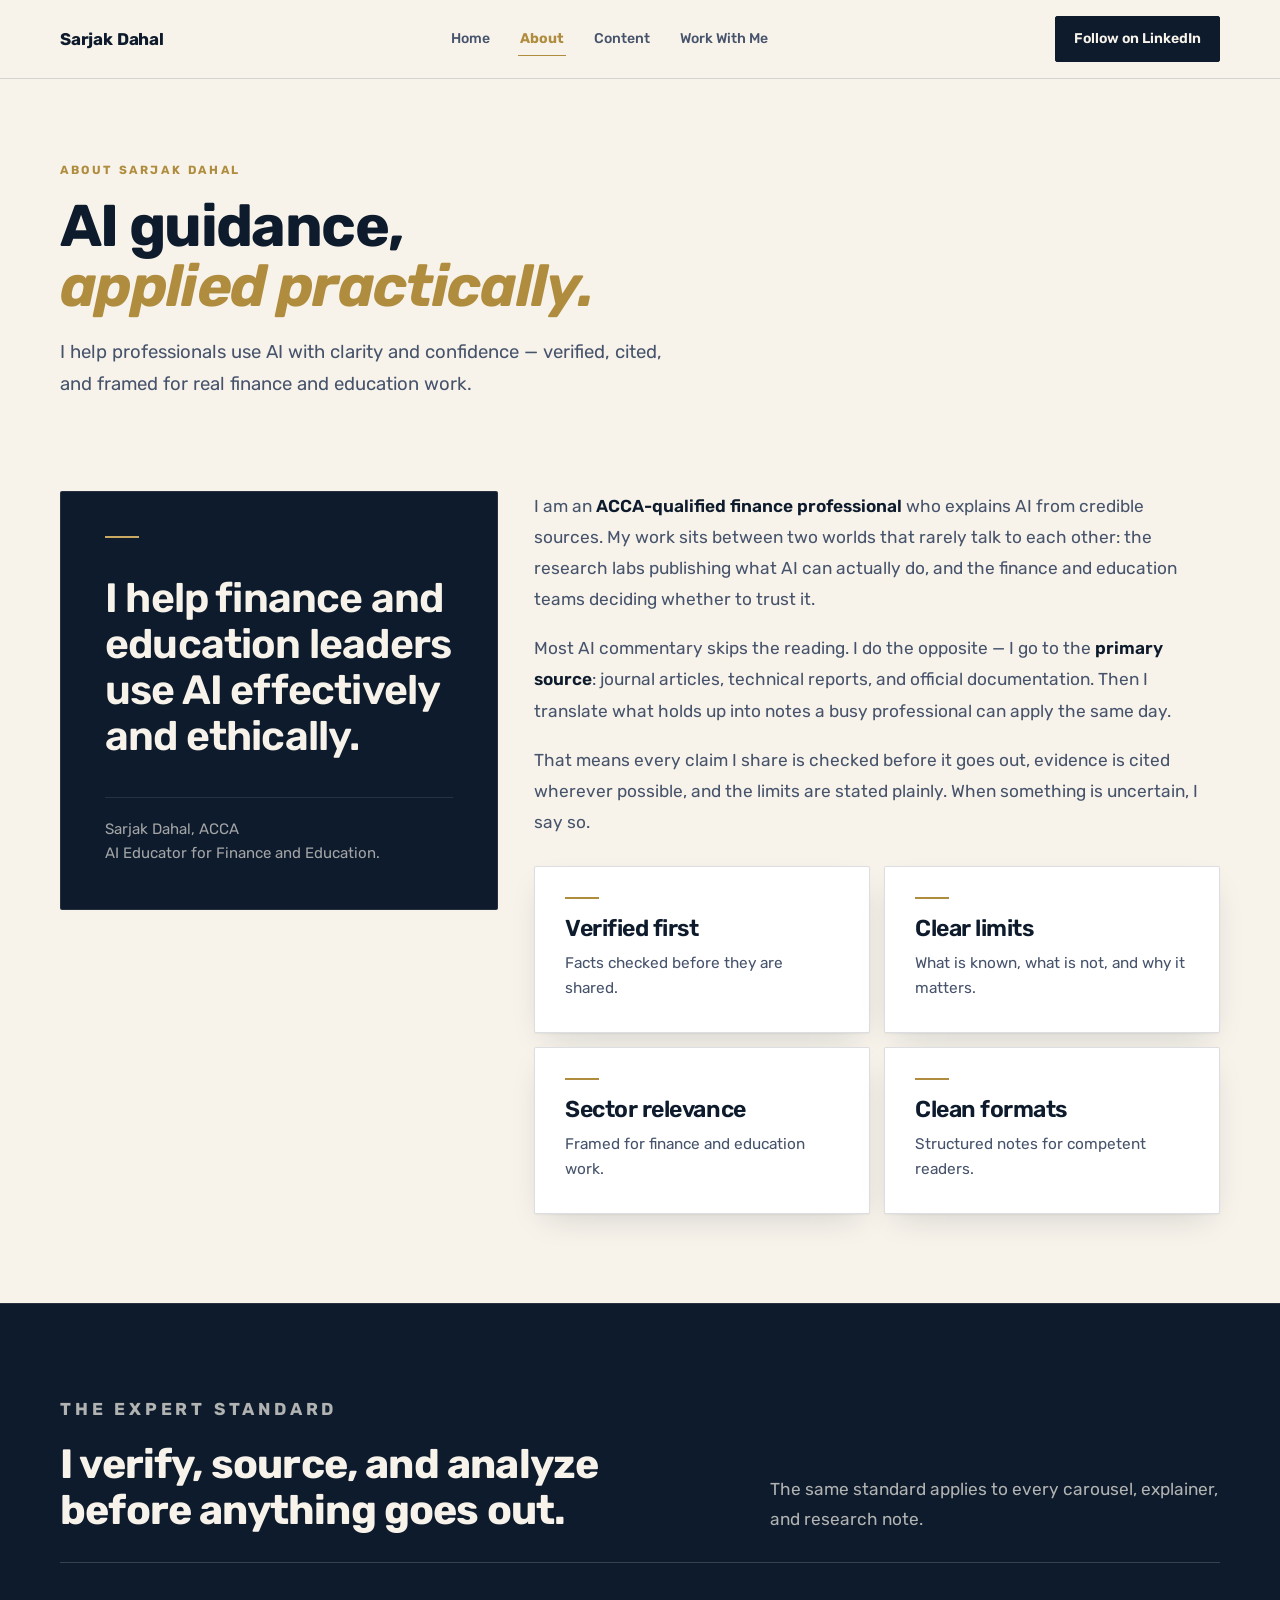
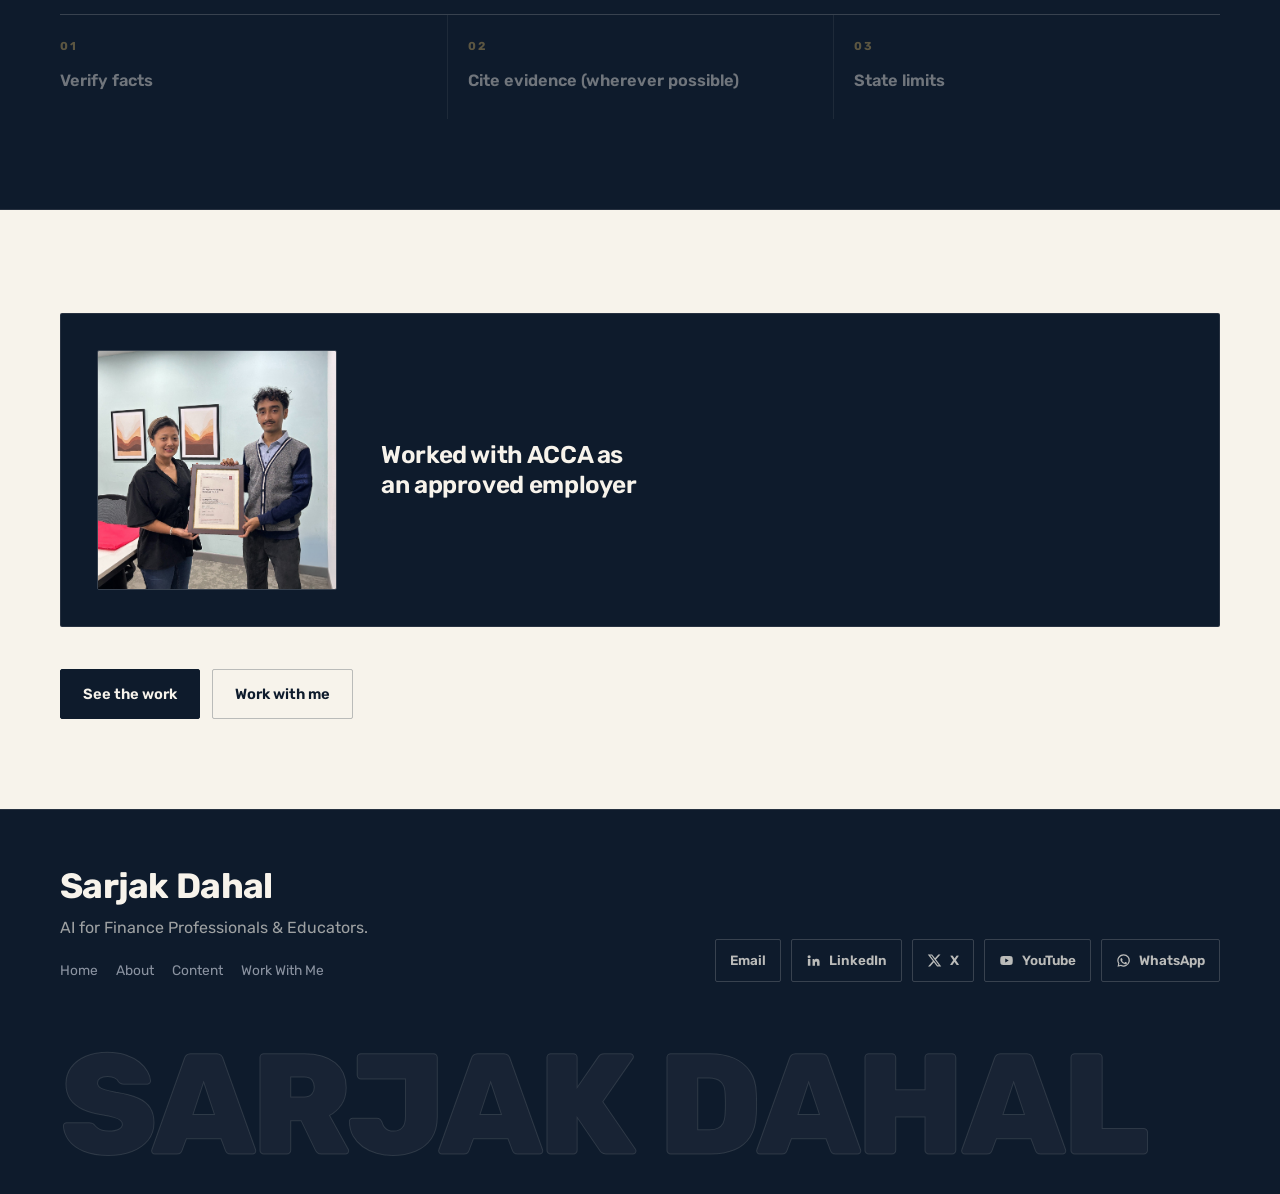
==== commit 730ca57c: "Add the living-ledger craft layer: hero chart, ticker, record, method rule The Navy & Brass identity" ====
--- a/about/index.html
+++ b/about/index.html
@@ -22,7 +22,7 @@
   <link rel="preconnect" href="https://fonts.googleapis.com">
   <link rel="preconnect" href="https://fonts.gstatic.com" crossorigin>
   <link rel="stylesheet" href="https://fonts.googleapis.com/css2?family=Rubik:wght@300..900&display=swap">
-  <link rel="stylesheet" href="/assets/css/site.css?v=15">
+  <link rel="stylesheet" href="/assets/css/site.css?v=16">
   <title>About | Sarjak Dahal</title>
 </head>
 <body>
@@ -48,7 +48,10 @@
   <main id="main">
     <section class="section page-hero" data-section>
       <p class="eyebrow" data-reveal>About Sarjak Dahal</p>
-      <h1 data-reveal style="--delay: 80ms;">AI guidance, <em class="accent">applied practically.</em></h1>
+      <h1>
+        <span class="line-mask"><span style="--delay: 80ms;">AI guidance,</span></span>
+        <span class="line-mask"><span style="--delay: 200ms;"><em class="accent">applied practically.</em></span></span>
+      </h1>
       <p class="page-hero__lead" data-reveal style="--delay: 160ms;">
         I help professionals use AI with clarity and confidence — verified, cited, and framed for real finance and education work.
       </p>
@@ -108,7 +111,7 @@
           </p>
         </div>
 
-        <div class="method-visual" aria-label="Content method stages" data-reveal style="--delay: 200ms;">
+        <div class="method-visual" aria-label="Content method stages" data-method data-reveal style="--delay: 200ms;">
           <div class="method-step">
             <span>01</span>
             <strong>Verify facts</strong>
@@ -171,8 +174,9 @@
         </a>
       </div>
     </div>
+    <div class="footer-watermark" aria-hidden="true">Sarjak Dahal</div>
   </footer>
 
-  <script src="/assets/js/site.js?v=15" defer></script>
+  <script src="/assets/js/site.js?v=16" defer></script>
 </body>
 </html>
--- a/assets/css/site.css
+++ b/assets/css/site.css
@@ -1,5 +1,6 @@
 /* Sarjak Dahal — shared site styles
-   Navy & Brass ledger system (flat, editorial, hairline rules). Rubik only. */
+   Navy & Brass ledger system (flat, editorial, hairline rules). Rubik only.
+   v16 "living ledger": self-drawing hero chart, record leaders, method rule. */
 
 :root {
   /* Palette */
@@ -599,7 +600,7 @@
   height: 100%;
   border-radius: 50%;
   overflow: hidden;
-  border: 1px solid var(--line-dark-soft);
+  border: 1.5px solid var(--brass-soft);
   background: var(--ink-2);
 }
 
@@ -612,68 +613,61 @@
   filter: saturate(0.94) contrast(1.03);
 }
 
-.profile-frame__ring {
-  position: absolute;
-  inset: -16px;
-  transform: rotate(-90deg);
-  pointer-events: none;
-}
-
-.profile-frame__ring circle {
-  fill: none;
-  stroke: var(--brass-soft);
-  stroke-width: 1;
-  stroke-linecap: round;
-  stroke-dasharray: 37.7 37.7;
-}
-
 /* Portrait entrance: settles into focus rather than sliding up like other reveals */
-.profile-frame__image[data-reveal] {
+html.js .profile-frame__image[data-reveal] {
   transform: scale(0.94);
 }
 
-.profile-frame__image[data-reveal].is-visible {
+html.js .profile-frame__image[data-reveal].is-visible {
   transform: scale(1);
 }
 
-/* ---------- Proof strip (flat ledger entries) ---------- */
-
-.proof-strip {
-  display: grid;
-  grid-template-columns: repeat(3, minmax(0, 1fr));
-  gap: 0;
-  border-top: 1px solid var(--line);
-}
-
-.proof-item {
-  display: block;
-  padding: 26px 24px 8px 24px;
-  border-left: 1px solid var(--line);
-}
-
-.proof-item:first-child {
-  border-left: 0;
-  padding-left: 0;
-}
-
-.proof-item__mark {
-  display: none;
-}
-
-.proof-item strong {
-  display: block;
+/* ---------- The record (ledger rows with dotted leaders) ---------- */
+
+.record {
+  border-top: 1px solid var(--line-strong);
+}
+
+.record__row {
+  display: flex;
+  align-items: baseline;
+  gap: 18px;
+  padding: 20px 0 18px;
+  border-bottom: 1px solid var(--line);
+}
+
+.record__row strong {
+  flex: 0 0 auto;
   color: var(--ink);
   font-family: var(--font-display);
-  font-size: 1.08rem;
+  font-size: clamp(1.02rem, 1.5vw, 1.16rem);
   font-weight: 600;
   line-height: 1.3;
-}
-
-.proof-item p {
-  margin-top: 6px;
+  white-space: nowrap;
+}
+
+.record__leader {
+  flex: 1 1 auto;
+  min-width: 32px;
+  align-self: center;
+  border-bottom: 2px dotted rgba(14, 27, 44, 0.26);
+  transform: translateY(-3px);
+}
+
+.record__note {
+  flex: 0 1 auto;
   color: var(--slate);
   font-size: 0.92rem;
-  line-height: 1.6;
+  line-height: 1.55;
+  text-align: right;
+}
+
+.record__tick {
+  flex: 0 0 auto;
+  color: var(--brass);
+  font-size: 1rem;
+  font-weight: 700;
+  line-height: 1;
 }
 
 /* ---------- Principle cards (flat, ruled) ---------- */
@@ -1279,9 +1273,10 @@
   flex: 0 0 15px;
 }
 
-/* ---------- Motion (calm: fade + rise only) ---------- */
-
-[data-reveal] {
+/* ---------- Motion (calm: fade + rise only) ----------
+   Gated on html.js so a failed script never leaves the page blank. */
+
+html.js [data-reveal] {
   opacity: 0;
   transform: translate3d(0, 22px, 0);
   transition: opacity 640ms var(--ease), transform 640ms var(--ease);
@@ -1289,7 +1284,7 @@
   will-change: opacity, transform;
 }
 
-[data-reveal].is-visible {
+html.js [data-reveal].is-visible {
   opacity: 1;
   transform: translate3d(0, 0, 0);
 }
@@ -1483,3 +1478,338 @@
     transform: none;
   }
 }
+
+/* ==================================================================
+   Craft layer (v16) — the living ledger
+   One idea, echoed quietly: a brass rule that draws itself.
+   Every effect below is gated on html.js-motion, which the script
+   only adds when JS runs AND the user allows motion — so no-JS and
+   reduced-motion visitors get the complete static page.
+   ================================================================== */
+
+/* ---------- Graph-paper rulings on dark bands ---------- */
+
+.dark-band--ruled {
+  position: relative;
+  overflow: hidden;
+}
+
+.dark-band--ruled::before {
+  content: "";
+  position: absolute;
+  inset: 0;
+  z-index: 0;
+  pointer-events: none;
+  background-image:
+    linear-gradient(rgba(247, 243, 235, 0.04) 1px, transparent 1px),
+    linear-gradient(90deg, rgba(247, 243, 235, 0.04) 1px, transparent 1px);
+  background-size: 56px 56px;
+  -webkit-mask-image: linear-gradient(180deg, transparent 0%, #000 24%, #000 78%, transparent 100%);
+  mask-image: linear-gradient(180deg, transparent 0%, #000 24%, #000 78%, transparent 100%);
+}
+
+.dark-band--ruled > .section {
+  position: relative;
+  z-index: 2;
+}
+
+/* ---------- Hero ledger chart (draws itself once, then holds) ---------- */
+
+.ledger-chart {
+  position: absolute;
+  left: 0;
+  right: 0;
+  bottom: -2px;
+  z-index: 1;
+  display: block;
+  width: 100%;
+  height: auto;
+  pointer-events: none;
+}
+
+.ledger-chart__area {
+  fill: rgba(176, 141, 62, 0.08);
+  stroke: none;
+}
+
+.ledger-chart__line {
+  fill: none;
+  stroke: var(--brass-soft);
+  stroke-width: 1.6;
+  stroke-linejoin: round;
+  stroke-linecap: round;
+  opacity: 0.62;
+}
+
+.ledger-chart circle {
+  fill: var(--brass-soft);
+  opacity: 0.72;
+}
+
+html.js-motion .ledger-chart__area {
+  opacity: 0;
+  transition: opacity 900ms var(--ease) 1400ms;
+}
+
+html.js-motion .ledger-chart.is-inked .ledger-chart__area {
+  opacity: 1;
+}
+
+html.js-motion .ledger-chart__line {
+  stroke-dasharray: 1;
+  stroke-dashoffset: 1;
+}
+
+html.js-motion .ledger-chart.is-inked .ledger-chart__line {
+  animation: chart-draw 2000ms cubic-bezier(0.4, 0, 0.2, 1) forwards;
+}
+
+@keyframes chart-draw {
+  to {
+    stroke-dashoffset: 0;
+  }
+}
+
+html.js-motion .ledger-chart circle {
+  opacity: 0;
+  transform: scale(0.3);
+  transform-box: fill-box;
+  transform-origin: center;
+}
+
+html.js-motion .ledger-chart.is-inked circle {
+  animation: chart-dot 480ms var(--ease) forwards;
+  animation-delay: var(--dot-delay, 0ms);
+}
+
+@keyframes chart-dot {
+  to {
+    opacity: 0.72;
+    transform: scale(1);
+  }
+}
+
+/* ---------- Headline line masks (ink up from the rule) ---------- */
+
+.line-mask {
+  display: block;
+  overflow: hidden;
+  /* keep descenders out of the clip */
+  padding-bottom: 0.12em;
+  margin-bottom: -0.12em;
+}
+
+.line-mask > span {
+  display: block;
+}
+
+html.js-motion .line-mask > span {
+  transform: translateY(114%);
+  transition: transform 860ms var(--ease);
+  transition-delay: var(--delay, 0ms);
+}
+
+html.js-motion.is-live .line-mask > span {
+  transform: translateY(0);
+}
+
+/* ---------- Standards ticker (the one loop on the site) ---------- */
+
+.ticker {
+  overflow: hidden;
+  border-bottom: 1px solid var(--line);
+  background: var(--ivory);
+}
+
+.ticker__track {
+  display: flex;
+  width: max-content;
+  padding: 15px 0;
+}
+
+html.js-motion .ticker__track {
+  animation: ticker-scroll 46s linear infinite;
+}
+
+html.js-motion .ticker:hover .ticker__track {
+  animation-play-state: paused;
+}
+
+@keyframes ticker-scroll {
+  to {
+    transform: translateX(-50%);
+  }
+}
+
+.ticker__group {
+  display: flex;
+  align-items: center;
+  flex: 0 0 auto;
+}
+
+.ticker__item {
+  display: inline-flex;
+  align-items: center;
+  gap: 26px;
+  padding: 0 13px 0 26px;
+  color: var(--slate);
+  font-size: 0.72rem;
+  font-weight: 700;
+  letter-spacing: 0.22em;
+  text-transform: uppercase;
+  white-space: nowrap;
+  line-height: 1;
+}
+
+.ticker__item::after {
+  content: "✓";
+  color: var(--brass);
+  font-size: 0.78rem;
+  letter-spacing: 0;
+}
+
+/* ---------- Brass corner ticks on cards ---------- */
+
+.principle::after,
+.format-card::after {
+  content: "";
+  position: absolute;
+  top: 12px;
+  right: 12px;
+  width: 13px;
+  height: 13px;
+  border-top: 2px solid var(--brass);
+  border-right: 2px solid var(--brass);
+  opacity: 0;
+  transform: translate(-5px, 5px);
+  transition: opacity 260ms var(--ease), transform 260ms var(--ease);
+}
+
+.format-card::after {
+  border-color: var(--brass-soft);
+}
+
+.principle:hover::after,
+.format-card:hover::after {
+  opacity: 1;
+  transform: translate(0, 0);
+}
+
+/* ---------- Method rule: fills as the reader moves through it ---------- */
+
+.method-visual {
+  position: relative;
+}
+
+.method-visual::after {
+  content: "";
+  position: absolute;
+  top: -1px;
+  left: 0;
+  width: 100%;
+  height: 2px;
+  background: var(--brass-soft);
+  transform: scaleX(var(--method-progress, 0));
+  transform-origin: left center;
+}
+
+html.js-motion .method-step {
+  opacity: 0.42;
+  transition: opacity 480ms var(--ease);
+}
+
+html.js-motion .method-step.is-lit {
+  opacity: 1;
+}
+
+/* ---------- Header: hairline gains weight once the page moves ---------- */
+
+.site-header {
+  transition: box-shadow 260ms var(--ease);
+}
+
+.site-header.is-scrolled {
+  box-shadow: 0 12px 32px -20px rgba(14, 27, 44, 0.35);
+}
+
+/* ---------- Contact list: trial-balance leaders ---------- */
+
+.contact-link .leader {
+  flex: 1 1 auto;
+  min-width: 20px;
+  align-self: center;
+  border-bottom: 2px dotted rgba(14, 27, 44, 0.22);
+  transform: translateY(-2px);
+}
+
+/* ---------- Footer watermark ---------- */
+
+.site-footer {
+  overflow: hidden;
+}
+
+.footer-watermark {
+  display: block;
+  width: min(100% - 32px, var(--max));
+  margin: 0 auto;
+  padding-bottom: clamp(10px, 2vw, 22px);
+  font-family: var(--font-display);
+  font-size: clamp(3rem, 11.2vw, 9.2rem);
+  font-weight: 800;
+  line-height: 0.92;
+  letter-spacing: -0.03em;
+  text-transform: uppercase;
+  white-space: nowrap;
+  pointer-events: none;
+  user-select: none;
+  color: rgba(247, 243, 235, 0.045);
+  -webkit-text-stroke: 1px rgba(247, 243, 235, 0.12);
+}
+
+/* ---------- 404 ---------- */
+
+.notfound {
+  min-height: calc(100vh - var(--nav-height) - 200px);
+  display: grid;
+  align-content: center;
+}
+
+.notfound h1 {
+  margin-top: 0;
+}
+
+.notfound p {
+  max-width: 52ch;
+  margin-top: 20px;
+  color: rgba(247, 243, 235, 0.74);
+  font-size: clamp(1rem, 1.5vw, 1.14rem);
+  line-height: 1.75;
+}
+
+/* ---------- Craft layer: responsive ---------- */
+
+@media (max-width: 760px) {
+  .record__row {
+    flex-wrap: wrap;
+    gap: 10px 14px;
+    padding: 18px 0 16px;
+  }
+
+  .record__leader {
+    order: 2;
+  }
+
+  .record__tick {
+    order: 3;
+  }
+
+  .record__note {
+    order: 4;
+    flex: 1 1 100%;
+    text-align: left;
+  }
+
+  .footer-watermark {
+    width: min(100% - 24px, var(--max));
+  }
+}
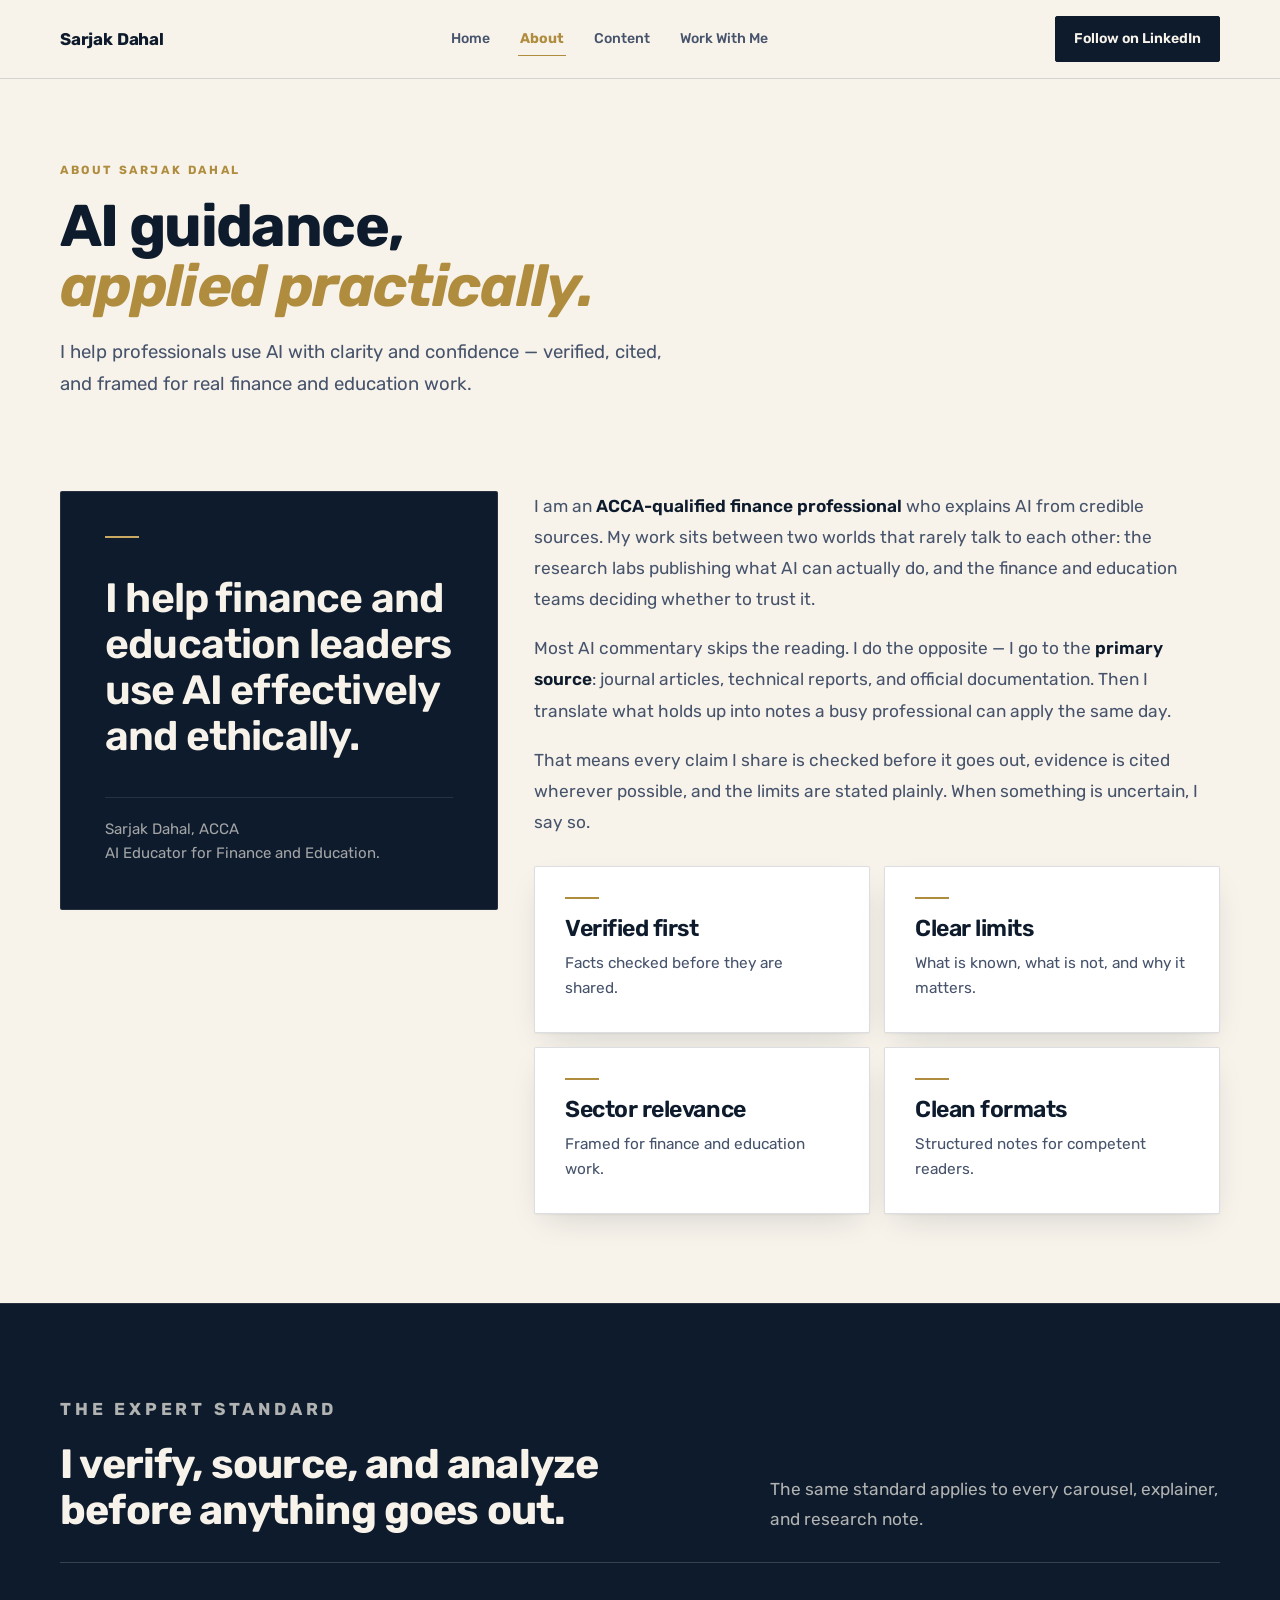
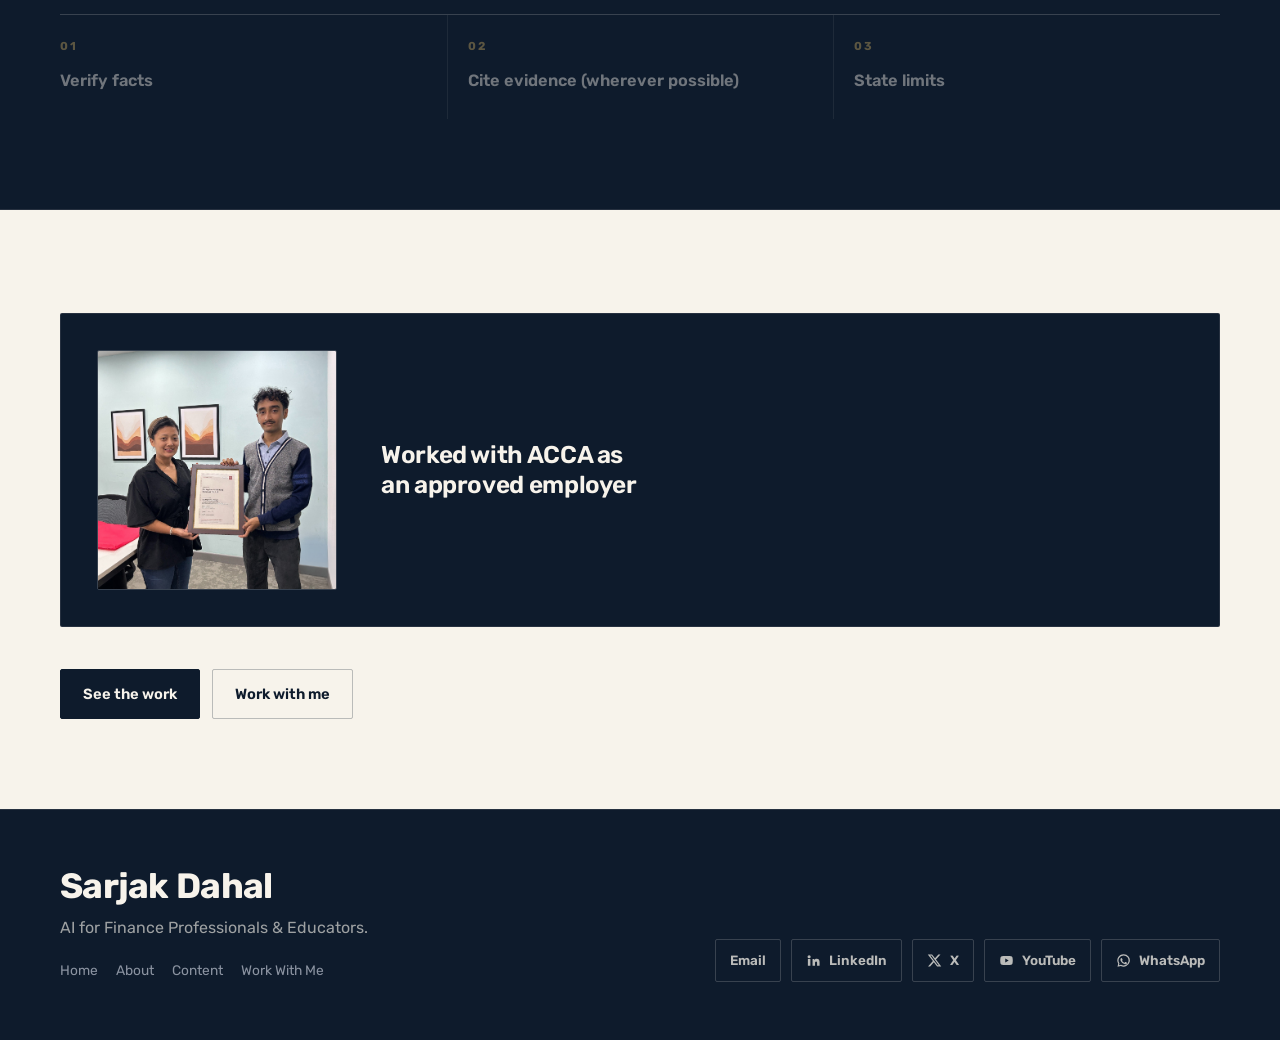
==== commit 0731a46b: "Simplify: drop hero chart, ticker, record strip, and footer watermark Per feedback: the self-drawing" ====
--- a/about/index.html
+++ b/about/index.html
@@ -22,7 +22,7 @@
   <link rel="preconnect" href="https://fonts.googleapis.com">
   <link rel="preconnect" href="https://fonts.gstatic.com" crossorigin>
   <link rel="stylesheet" href="https://fonts.googleapis.com/css2?family=Rubik:wght@300..900&display=swap">
-  <link rel="stylesheet" href="/assets/css/site.css?v=16">
+  <link rel="stylesheet" href="/assets/css/site.css?v=17">
   <title>About | Sarjak Dahal</title>
 </head>
 <body>
@@ -174,9 +174,8 @@
         </a>
       </div>
     </div>
-    <div class="footer-watermark" aria-hidden="true">Sarjak Dahal</div>
   </footer>
 
-  <script src="/assets/js/site.js?v=16" defer></script>
+  <script src="/assets/js/site.js?v=17" defer></script>
 </body>
 </html>
--- a/assets/css/site.css
+++ b/assets/css/site.css
@@ -1,6 +1,6 @@
 /* Sarjak Dahal — shared site styles
    Navy & Brass ledger system (flat, editorial, hairline rules). Rubik only.
-   v16 "living ledger": self-drawing hero chart, record leaders, method rule. */
+   v17: headline line-mask reveals, scroll-linked method rule, corner ticks. */
 
 :root {
   /* Palette */
@@ -620,54 +620,6 @@
 
 html.js .profile-frame__image[data-reveal].is-visible {
   transform: scale(1);
-}
-
-/* ---------- The record (ledger rows with dotted leaders) ---------- */
-
-.record {
-  border-top: 1px solid var(--line-strong);
-}
-
-.record__row {
-  display: flex;
-  align-items: baseline;
-  gap: 18px;
-  padding: 20px 0 18px;
-  border-bottom: 1px solid var(--line);
-}
-
-.record__row strong {
-  flex: 0 0 auto;
-  color: var(--ink);
-  font-family: var(--font-display);
-  font-size: clamp(1.02rem, 1.5vw, 1.16rem);
-  font-weight: 600;
-  line-height: 1.3;
-  white-space: nowrap;
-}
-
-.record__leader {
-  flex: 1 1 auto;
-  min-width: 32px;
-  align-self: center;
-  border-bottom: 2px dotted rgba(14, 27, 44, 0.26);
-  transform: translateY(-3px);
-}
-
-.record__note {
-  flex: 0 1 auto;
-  color: var(--slate);
-  font-size: 0.92rem;
-  line-height: 1.55;
-  text-align: right;
-}
-
-.record__tick {
-  flex: 0 0 auto;
-  color: var(--brass);
-  font-size: 1rem;
-  font-weight: 700;
-  line-height: 1;
 }
 
 /* ---------- Principle cards (flat, ruled) ---------- */
@@ -1515,80 +1467,6 @@
 
 /* ---------- Hero ledger chart (draws itself once, then holds) ---------- */
 
-.ledger-chart {
-  position: absolute;
-  left: 0;
-  right: 0;
-  bottom: -2px;
-  z-index: 1;
-  display: block;
-  width: 100%;
-  height: auto;
-  pointer-events: none;
-}
-
-.ledger-chart__area {
-  fill: rgba(176, 141, 62, 0.08);
-  stroke: none;
-}
-
-.ledger-chart__line {
-  fill: none;
-  stroke: var(--brass-soft);
-  stroke-width: 1.6;
-  stroke-linejoin: round;
-  stroke-linecap: round;
-  opacity: 0.62;
-}
-
-.ledger-chart circle {
-  fill: var(--brass-soft);
-  opacity: 0.72;
-}
-
-html.js-motion .ledger-chart__area {
-  opacity: 0;
-  transition: opacity 900ms var(--ease) 1400ms;
-}
-
-html.js-motion .ledger-chart.is-inked .ledger-chart__area {
-  opacity: 1;
-}
-
-html.js-motion .ledger-chart__line {
-  stroke-dasharray: 1;
-  stroke-dashoffset: 1;
-}
-
-html.js-motion .ledger-chart.is-inked .ledger-chart__line {
-  animation: chart-draw 2000ms cubic-bezier(0.4, 0, 0.2, 1) forwards;
-}
-
-@keyframes chart-draw {
-  to {
-    stroke-dashoffset: 0;
-  }
-}
-
-html.js-motion .ledger-chart circle {
-  opacity: 0;
-  transform: scale(0.3);
-  transform-box: fill-box;
-  transform-origin: center;
-}
-
-html.js-motion .ledger-chart.is-inked circle {
-  animation: chart-dot 480ms var(--ease) forwards;
-  animation-delay: var(--dot-delay, 0ms);
-}
-
-@keyframes chart-dot {
-  to {
-    opacity: 0.72;
-    transform: scale(1);
-  }
-}
-
 /* ---------- Headline line masks (ink up from the rule) ---------- */
 
 .line-mask {
@@ -1611,61 +1489,6 @@
 
 html.js-motion.is-live .line-mask > span {
   transform: translateY(0);
-}
-
-/* ---------- Standards ticker (the one loop on the site) ---------- */
-
-.ticker {
-  overflow: hidden;
-  border-bottom: 1px solid var(--line);
-  background: var(--ivory);
-}
-
-.ticker__track {
-  display: flex;
-  width: max-content;
-  padding: 15px 0;
-}
-
-html.js-motion .ticker__track {
-  animation: ticker-scroll 46s linear infinite;
-}
-
-html.js-motion .ticker:hover .ticker__track {
-  animation-play-state: paused;
-}
-
-@keyframes ticker-scroll {
-  to {
-    transform: translateX(-50%);
-  }
-}
-
-.ticker__group {
-  display: flex;
-  align-items: center;
-  flex: 0 0 auto;
-}
-
-.ticker__item {
-  display: inline-flex;
-  align-items: center;
-  gap: 26px;
-  padding: 0 13px 0 26px;
-  color: var(--slate);
-  font-size: 0.72rem;
-  font-weight: 700;
-  letter-spacing: 0.22em;
-  text-transform: uppercase;
-  white-space: nowrap;
-  line-height: 1;
-}
-
-.ticker__item::after {
-  content: "✓";
-  color: var(--brass);
-  font-size: 0.78rem;
-  letter-spacing: 0;
 }
 
 /* ---------- Brass corner ticks on cards ---------- */
@@ -1732,40 +1555,6 @@
   box-shadow: 0 12px 32px -20px rgba(14, 27, 44, 0.35);
 }
 
-/* ---------- Contact list: trial-balance leaders ---------- */
-
-.contact-link .leader {
-  flex: 1 1 auto;
-  min-width: 20px;
-  align-self: center;
-  border-bottom: 2px dotted rgba(14, 27, 44, 0.22);
-  transform: translateY(-2px);
-}
-
-/* ---------- Footer watermark ---------- */
-
-.site-footer {
-  overflow: hidden;
-}
-
-.footer-watermark {
-  display: block;
-  width: min(100% - 32px, var(--max));
-  margin: 0 auto;
-  padding-bottom: clamp(10px, 2vw, 22px);
-  font-family: var(--font-display);
-  font-size: clamp(3rem, 11.2vw, 9.2rem);
-  font-weight: 800;
-  line-height: 0.92;
-  letter-spacing: -0.03em;
-  text-transform: uppercase;
-  white-space: nowrap;
-  pointer-events: none;
-  user-select: none;
-  color: rgba(247, 243, 235, 0.045);
-  -webkit-text-stroke: 1px rgba(247, 243, 235, 0.12);
-}
-
 /* ---------- 404 ---------- */
 
 .notfound {
@@ -1786,30 +1575,3 @@
   line-height: 1.75;
 }
 
-/* ---------- Craft layer: responsive ---------- */
-
-@media (max-width: 760px) {
-  .record__row {
-    flex-wrap: wrap;
-    gap: 10px 14px;
-    padding: 18px 0 16px;
-  }
-
-  .record__leader {
-    order: 2;
-  }
-
-  .record__tick {
-    order: 3;
-  }
-
-  .record__note {
-    order: 4;
-    flex: 1 1 100%;
-    text-align: left;
-  }
-
-  .footer-watermark {
-    width: min(100% - 24px, var(--max));
-  }
-}
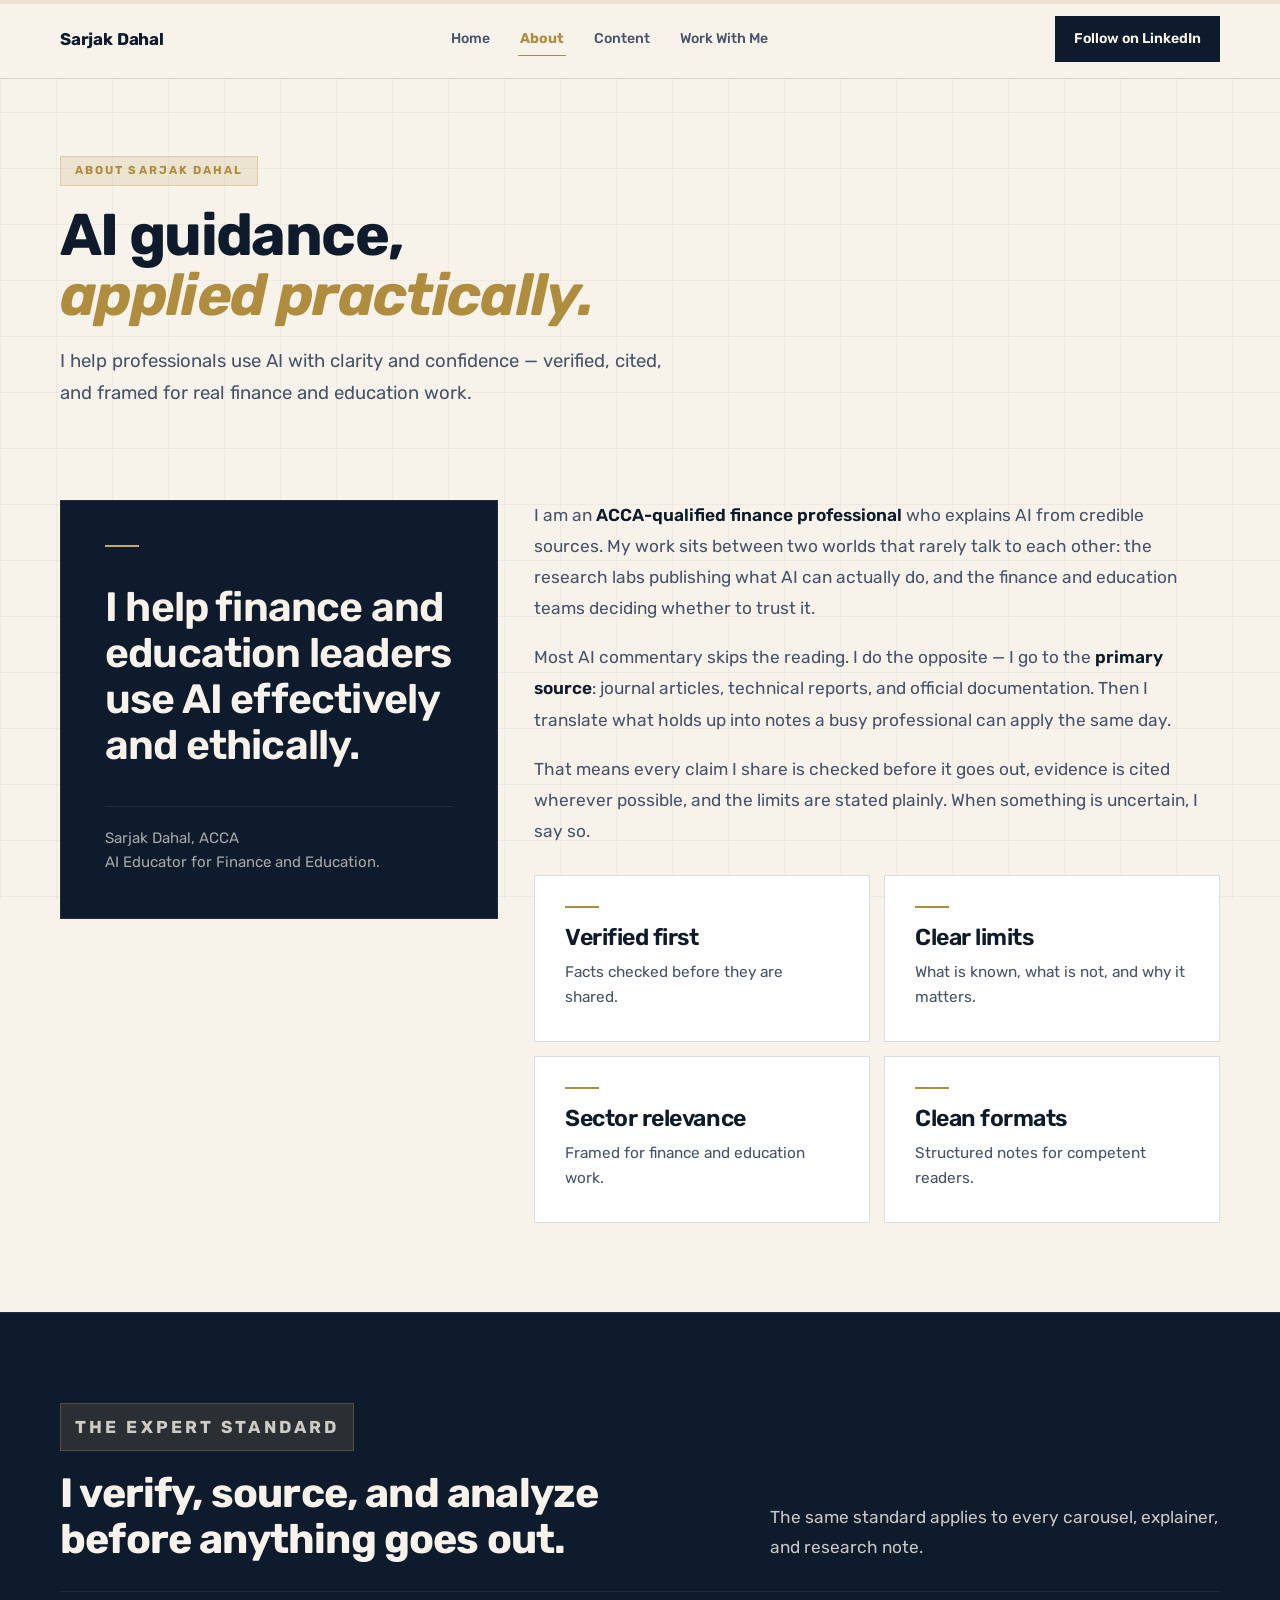
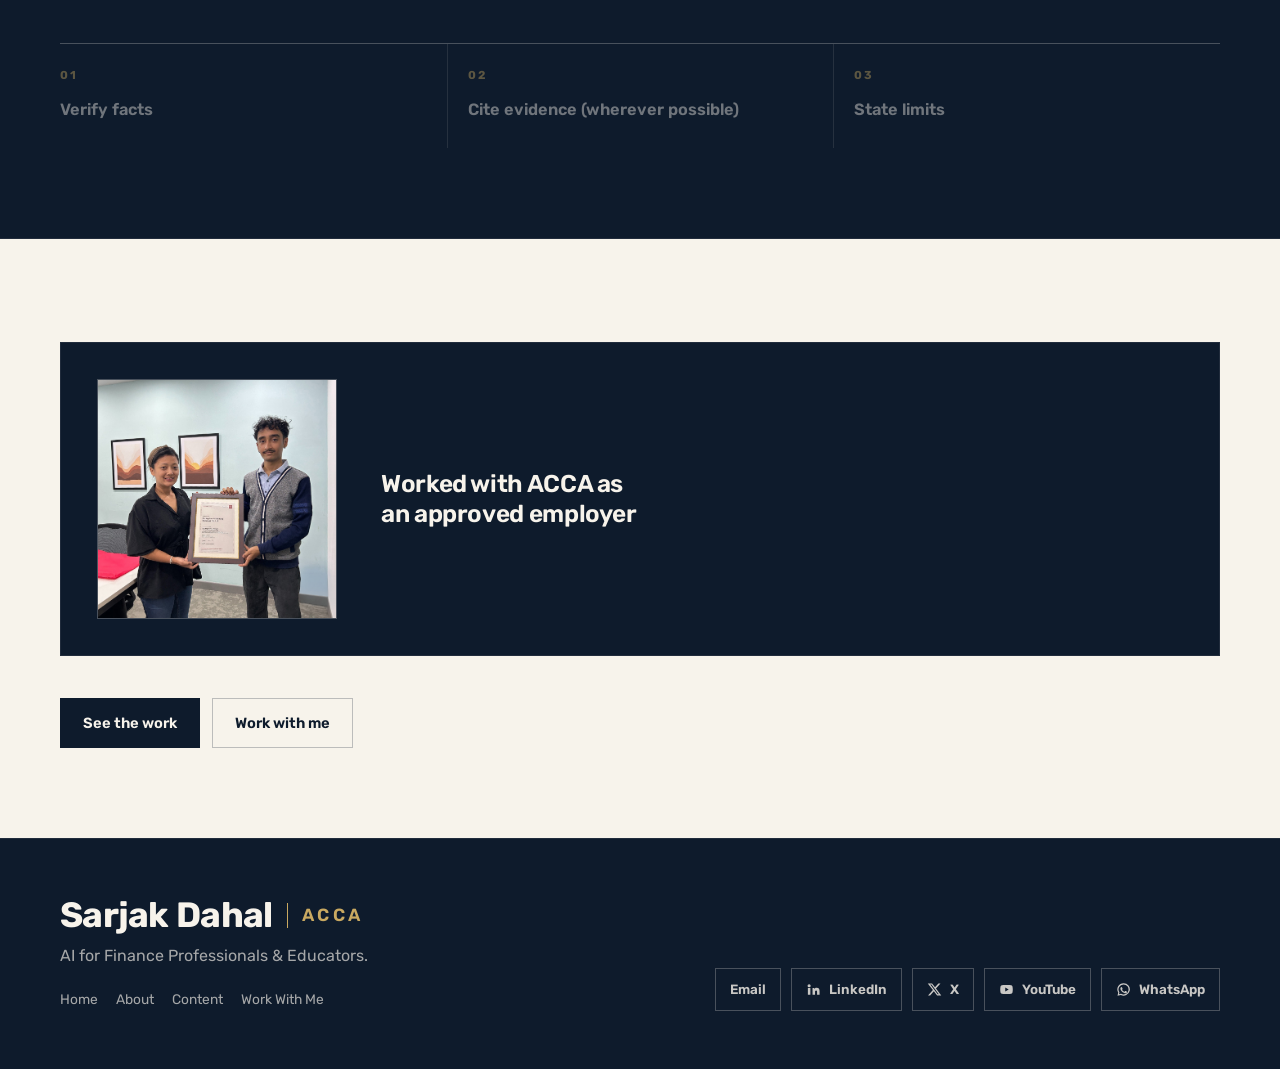
==== commit d9d76784: "Align site with Sarjak Dahal Design System v1.1 Label-chip eyebrows, ghost math-grid on the light ca" ====
--- a/about/index.html
+++ b/about/index.html
@@ -22,7 +22,7 @@
   <link rel="preconnect" href="https://fonts.googleapis.com">
   <link rel="preconnect" href="https://fonts.gstatic.com" crossorigin>
   <link rel="stylesheet" href="https://fonts.googleapis.com/css2?family=Rubik:wght@300..900&display=swap">
-  <link rel="stylesheet" href="/assets/css/site.css?v=17">
+  <link rel="stylesheet" href="/assets/css/site.css?v=18">
   <title>About | Sarjak Dahal</title>
 </head>
 <body>
@@ -145,7 +145,7 @@
   <footer class="site-footer" data-section>
     <div class="footer-inner">
       <div>
-        <span class="signature">Sarjak Dahal</span>
+        <span class="signature">Sarjak Dahal<span class="signature__tick" aria-hidden="true"></span><span class="signature__cred">ACCA</span></span>
         <p>AI for Finance Professionals &amp; Educators.</p>
         <nav class="footer-nav" aria-label="Footer navigation">
           <a href="/">Home</a>
--- a/assets/css/site.css
+++ b/assets/css/site.css
@@ -1,21 +1,26 @@
 /* Sarjak Dahal — shared site styles
-   Navy & Brass ledger system (flat, editorial, hairline rules). Rubik only.
-   v17: headline line-mask reveals, scroll-linked method rule, corner ticks. */
+   Sarjak Dahal Design System v1.1 (see Claude Database/Carousel Automation/design_system.md).
+   Navy & gold ledger system: Rubik only, sharp edges, no shadows, hairline structure,
+   ghost math-grid fields, label chips, named opacity scale.
+   v18: design-system conformance pass (chips, tick signature, grid field, shadows removed). */
 
 :root {
-  /* Palette */
-  --ink: #0E1B2C;          /* deep ledger-ink navy — dark surface */
-  --ink-2: #16283E;        /* raised navy panel */
-  --ivory: #F7F3EB;        /* warm paper — light canvas */
+  /* Palette — design-system tokens */
+  --ink: #0E1B2C;          /* surface — deep ledger-ink navy */
+  --ink-2: #16283E;        /* primary — raised navy panel */
+  --ivory: #F7F3EB;        /* light — warm paper canvas */
   --white: #FFFFFF;
-  --brass: #B08D3E;        /* primary accent */
-  --brass-soft: #C9A961;   /* accent on dark */
-  --slate: #46536B;        /* body text on light */
-  --mist: #8B93A1;         /* muted labels */
-  --line: rgba(14, 27, 44, 0.14);
-  --line-strong: rgba(14, 27, 44, 0.26);
-  --line-dark: rgba(247, 243, 235, 0.18);
-  --line-dark-soft: rgba(247, 243, 235, 0.1);
+  --brass: #B08D3E;        /* accent */
+  --brass-soft: #C9A961;   /* accent tint, on dark surfaces */
+  --slate: #46536B;        /* secondary — body text on light */
+
+  /* Named opacity scale: ghost .04 · hairline .08 · chip .15 · border .25
+     · muted .40 · soft .50 · subtle .65 · strong .80 */
+  --hairline: rgba(14, 27, 44, 0.08);
+  --line: rgba(14, 27, 44, 0.15);
+  --line-strong: rgba(14, 27, 44, 0.25);
+  --line-dark: rgba(247, 243, 235, 0.25);
+  --line-dark-soft: rgba(247, 243, 235, 0.08);
 
   /* Aliases kept for existing markup */
   --primary: var(--ink-2);
@@ -27,10 +32,7 @@
   --support: #1E5631;
   --paper: var(--white);
 
-  --shadow-card: 0 1px 2px rgba(14, 27, 44, 0.05), 0 12px 32px -12px rgba(14, 27, 44, 0.18);
-  --shadow-card-hover: 0 4px 10px rgba(14, 27, 44, 0.08), 0 24px 50px -16px rgba(14, 27, 44, 0.3);
-  --shadow-card-hover-dark: 0 4px 10px rgba(0, 0, 0, 0.24), 0 26px 54px -16px rgba(0, 0, 0, 0.46);
-  --radius: 2px;
+  --radius: 0;
   --max: 1160px;
   --nav-height: 78px;
   --font-display: "Rubik", system-ui, -apple-system, BlinkMacSystemFont, sans-serif;
@@ -67,6 +69,20 @@
   font-size: 16px;
   line-height: 1.65;
   letter-spacing: 0;
+}
+
+/* Ghost math-grid field on the light canvas (design system: GridField, always
+   behind content). Dark bands paint over it and carry their own ruled grid. */
+body::before {
+  content: "";
+  position: fixed;
+  inset: 0;
+  z-index: 0;
+  pointer-events: none;
+  background-image:
+    linear-gradient(rgba(22, 40, 62, 0.04) 1px, transparent 1px),
+    linear-gradient(90deg, rgba(22, 40, 62, 0.04) 1px, transparent 1px);
+  background-size: 56px 56px;
 }
 
 a {
@@ -103,14 +119,16 @@
   transform: translateY(0);
 }
 
+/* Top strip (design system: 4px accent strip on every surface) — the track
+   holds the strip at chip opacity; the bar fills it with scroll progress. */
 .progress {
   position: fixed;
   top: 0;
   left: 0;
   z-index: 60;
   width: 100%;
-  height: 2px;
-  background: transparent;
+  height: 4px;
+  background: rgba(176, 141, 62, 0.15);
 }
 
 .progress__bar {
@@ -296,16 +314,29 @@
   margin: 0;
 }
 
+/* Label chip (design system: LabelChip — accent fill at chip opacity,
+   accent border at border opacity, sharp corners) */
 .eyebrow {
   display: inline-flex;
   align-items: center;
-  margin: 0 0 18px;
+  width: fit-content;
+  justify-self: start;
+  margin: 0 0 20px;
+  padding: 8px 14px;
+  border: 1px solid rgba(176, 141, 62, 0.25);
+  background: rgba(176, 141, 62, 0.15);
   color: var(--brass);
-  font-size: 0.74rem;
+  font-size: 0.72rem;
   font-weight: 700;
-  letter-spacing: 0.22em;
-  line-height: 1.4;
+  letter-spacing: 0.18em;
+  line-height: 1;
   text-transform: uppercase;
+}
+
+.dark-band .eyebrow {
+  border-color: rgba(201, 169, 97, 0.25);
+  background: rgba(201, 169, 97, 0.15);
+  color: var(--brass-soft);
 }
 
 /* Short brass ledger rule above card headings */
@@ -326,7 +357,7 @@
   gap: clamp(18px, 4vw, 58px);
   margin-bottom: clamp(28px, 4vw, 52px);
   padding-bottom: clamp(18px, 2.5vw, 28px);
-  border-bottom: 1px solid var(--line);
+  border-bottom: 1px solid var(--hairline);
 }
 
 .section-heading p {
@@ -344,7 +375,7 @@
 }
 
 .dark-band .section-heading {
-  border-bottom-color: var(--line-dark);
+  border-bottom-color: var(--line-dark-soft);
 }
 
 .section-cta {
@@ -479,7 +510,7 @@
 }
 
 .dark-band .section-heading p {
-  color: rgba(247, 243, 235, 0.7);
+  color: rgba(247, 243, 235, 0.8);
 }
 
 .dark-band .button {
@@ -539,7 +570,7 @@
 .hero__lead {
   max-width: 580px;
   margin-top: 22px;
-  color: rgba(247, 243, 235, 0.78);
+  color: rgba(247, 243, 235, 0.8);
   font-size: clamp(1.05rem, 1.7vw, 1.22rem);
   font-weight: 300;
   line-height: 1.75;
@@ -576,7 +607,7 @@
 }
 
 .meta-tile p {
-  color: rgba(247, 243, 235, 0.72);
+  color: rgba(247, 243, 235, 0.8);
   font-size: 0.94rem;
   line-height: 1.55;
 }
@@ -637,14 +668,12 @@
   border-radius: var(--radius);
   background: var(--white);
   padding: clamp(22px, 3vw, 30px);
-  box-shadow: var(--shadow-card);
-  transition: border-color 240ms var(--ease), transform 240ms var(--ease), box-shadow 240ms var(--ease);
+  transition: border-color 240ms var(--ease), transform 240ms var(--ease);
 }
 
 .principle:hover {
   transform: translateY(-4px);
   border-color: rgba(176, 141, 62, 0.55);
-  box-shadow: var(--shadow-card-hover);
 }
 
 .principle h3 {
@@ -706,7 +735,7 @@
 .quote-panel cite {
   position: relative;
   z-index: 1;
-  color: rgba(247, 243, 235, 0.64);
+  color: rgba(247, 243, 235, 0.65);
   font-style: normal;
   font-size: 0.94rem;
   line-height: 1.55;
@@ -765,7 +794,6 @@
   border: 1px solid var(--line);
   border-radius: var(--radius);
   background: var(--white);
-  box-shadow: var(--shadow-card);
 }
 
 .method-card {
@@ -889,7 +917,7 @@
   border-radius: var(--radius);
   background: var(--ink-2);
   padding: clamp(24px, 3vw, 32px);
-  transition: border-color 240ms var(--ease), transform 240ms var(--ease), box-shadow 240ms var(--ease);
+  transition: border-color 240ms var(--ease), transform 240ms var(--ease);
 }
 
 .format-card::before {
@@ -899,7 +927,6 @@
 .format-card:hover {
   transform: translateY(-4px);
   border-color: rgba(201, 169, 97, 0.5);
-  box-shadow: var(--shadow-card-hover-dark);
 }
 
 .format-card h3 {
@@ -909,13 +936,13 @@
 
 .format-card p {
   margin-top: 10px;
-  color: rgba(247, 243, 235, 0.7);
+  color: rgba(247, 243, 235, 0.8);
   font-size: 0.96rem;
   line-height: 1.66;
 }
 
 .format-card footer {
-  color: var(--mist);
+  color: rgba(247, 243, 235, 0.65);
   font-size: 0.82rem;
   border-top: 1px solid var(--line-dark-soft);
   padding-top: 16px;
@@ -939,13 +966,12 @@
   border: 1px solid var(--line-dark-soft);
   background: var(--ink);
   color: var(--ivory);
-  transition: border-color 240ms var(--ease), transform 240ms var(--ease), box-shadow 240ms var(--ease);
+  transition: border-color 240ms var(--ease), transform 240ms var(--ease);
 }
 
 .watch-card:hover {
   transform: translateY(-4px);
   border-color: rgba(201, 169, 97, 0.5);
-  box-shadow: var(--shadow-card-hover-dark);
 }
 
 .watch-card__play {
@@ -1141,7 +1167,7 @@
 .cta-band p {
   max-width: 60ch;
   margin-top: 14px;
-  color: rgba(247, 243, 235, 0.7);
+  color: rgba(247, 243, 235, 0.8);
   font-size: clamp(1rem, 1.5vw, 1.1rem);
 }
 
@@ -1165,17 +1191,34 @@
   padding: clamp(36px, 6vw, 58px) 0;
 }
 
+/* Slide footer signature (design system: "Sarjak Dahal | ACCA",
+   left-aligned, 1px tick divider) */
 .signature {
-  display: block;
+  display: flex;
+  align-items: center;
+  gap: 14px;
   margin-bottom: 10px;
   color: var(--ivory);
   font-size: clamp(1.55rem, 3vw, 2.2rem);
   font-weight: 700;
 }
 
+.signature__tick {
+  width: 1px;
+  height: 0.72em;
+  background: var(--brass-soft);
+}
+
+.signature__cred {
+  color: var(--brass-soft);
+  font-size: 0.5em;
+  font-weight: 600;
+  letter-spacing: 0.2em;
+}
+
 .footer-inner p {
   max-width: 560px;
-  color: rgba(247, 243, 235, 0.62);
+  color: rgba(247, 243, 235, 0.65);
   line-height: 1.65;
 }
 
@@ -1185,7 +1228,7 @@
   gap: 18px;
   margin-top: 18px;
   font-size: 0.86rem;
-  color: var(--mist);
+  color: rgba(247, 243, 235, 0.65);
 }
 
 .footer-nav a:hover {
@@ -1207,7 +1250,7 @@
   border: 1px solid var(--line-dark);
   border-radius: var(--radius);
   padding: 9px 14px;
-  color: rgba(247, 243, 235, 0.74);
+  color: rgba(247, 243, 235, 0.8);
   font-size: 0.84rem;
   font-weight: 600;
   transition: border-color 220ms ease, color 220ms ease;
@@ -1548,11 +1591,11 @@
 /* ---------- Header: hairline gains weight once the page moves ---------- */
 
 .site-header {
-  transition: box-shadow 260ms var(--ease);
+  transition: border-color 260ms var(--ease);
 }
 
 .site-header.is-scrolled {
-  box-shadow: 0 12px 32px -20px rgba(14, 27, 44, 0.35);
+  border-bottom-color: var(--line-strong);
 }
 
 /* ---------- 404 ---------- */
@@ -1570,7 +1613,7 @@
 .notfound p {
   max-width: 52ch;
   margin-top: 20px;
-  color: rgba(247, 243, 235, 0.74);
+  color: rgba(247, 243, 235, 0.8);
   font-size: clamp(1rem, 1.5vw, 1.14rem);
   line-height: 1.75;
 }
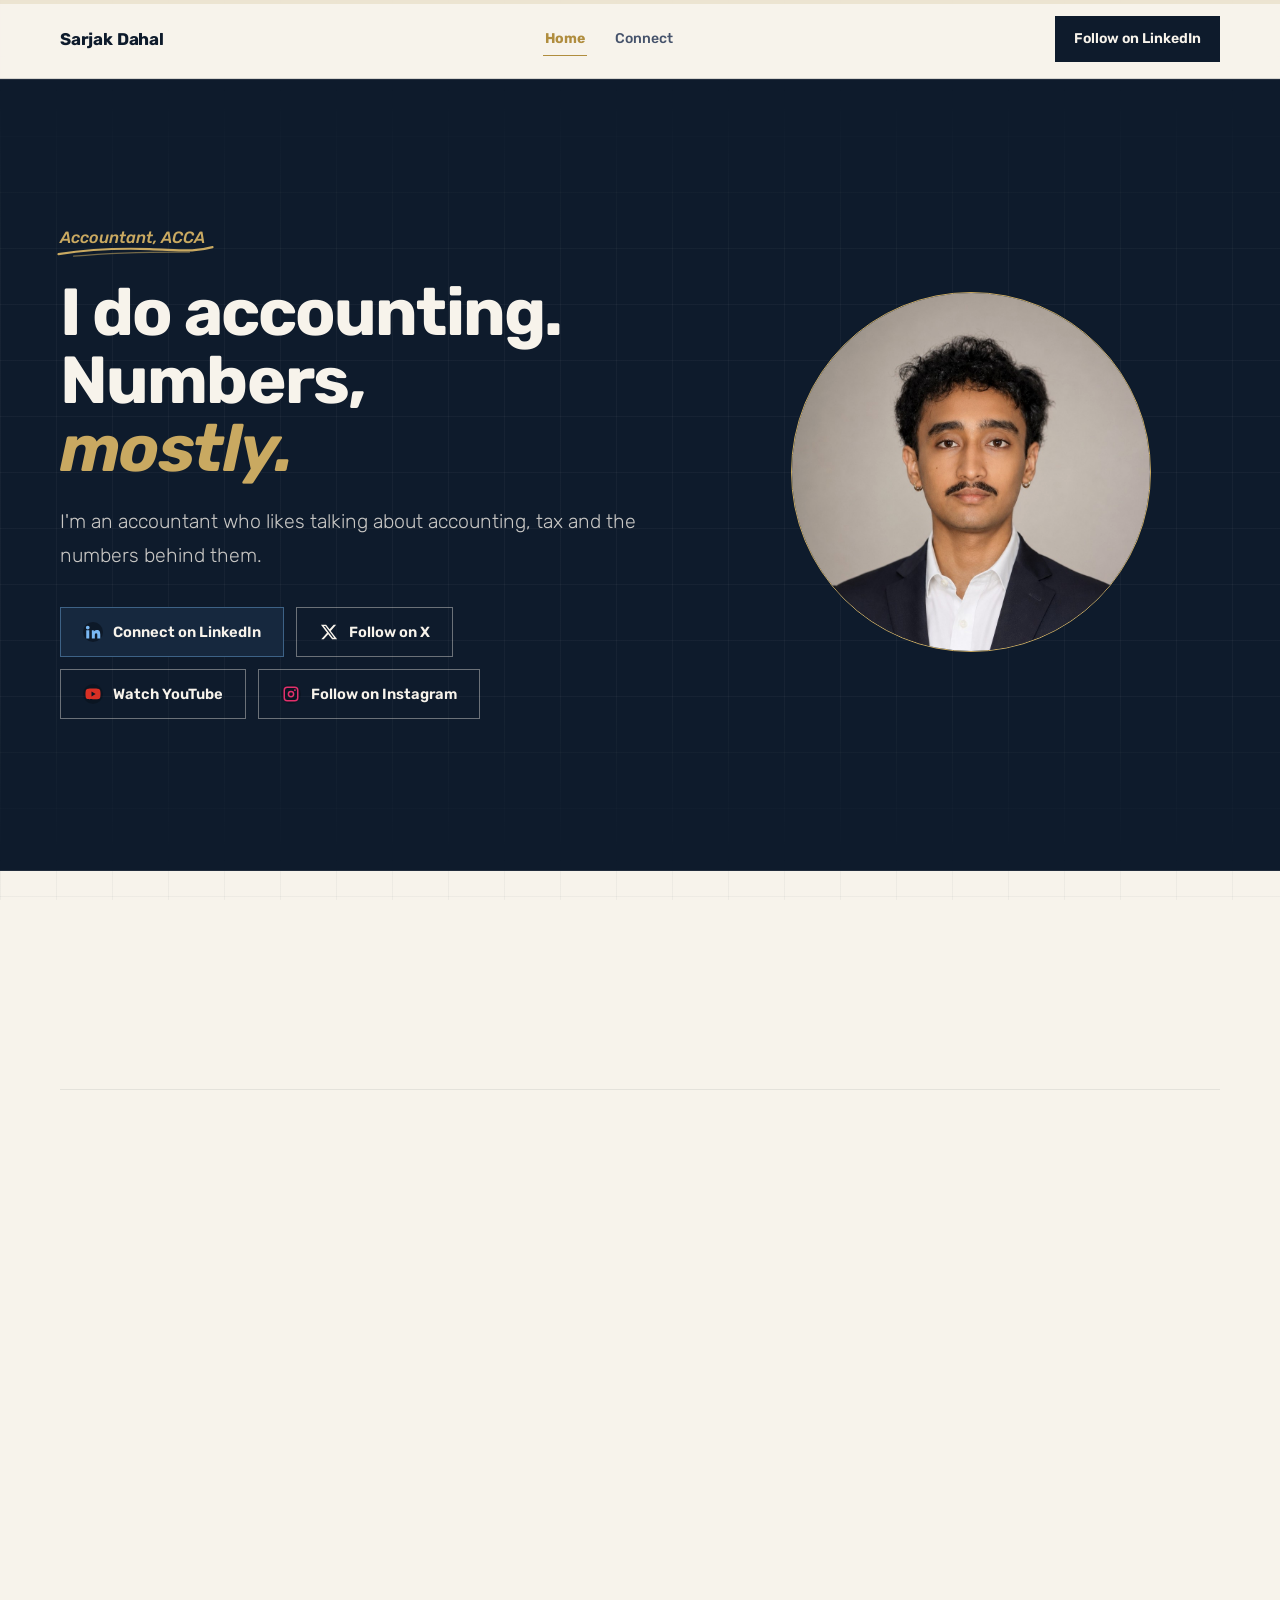
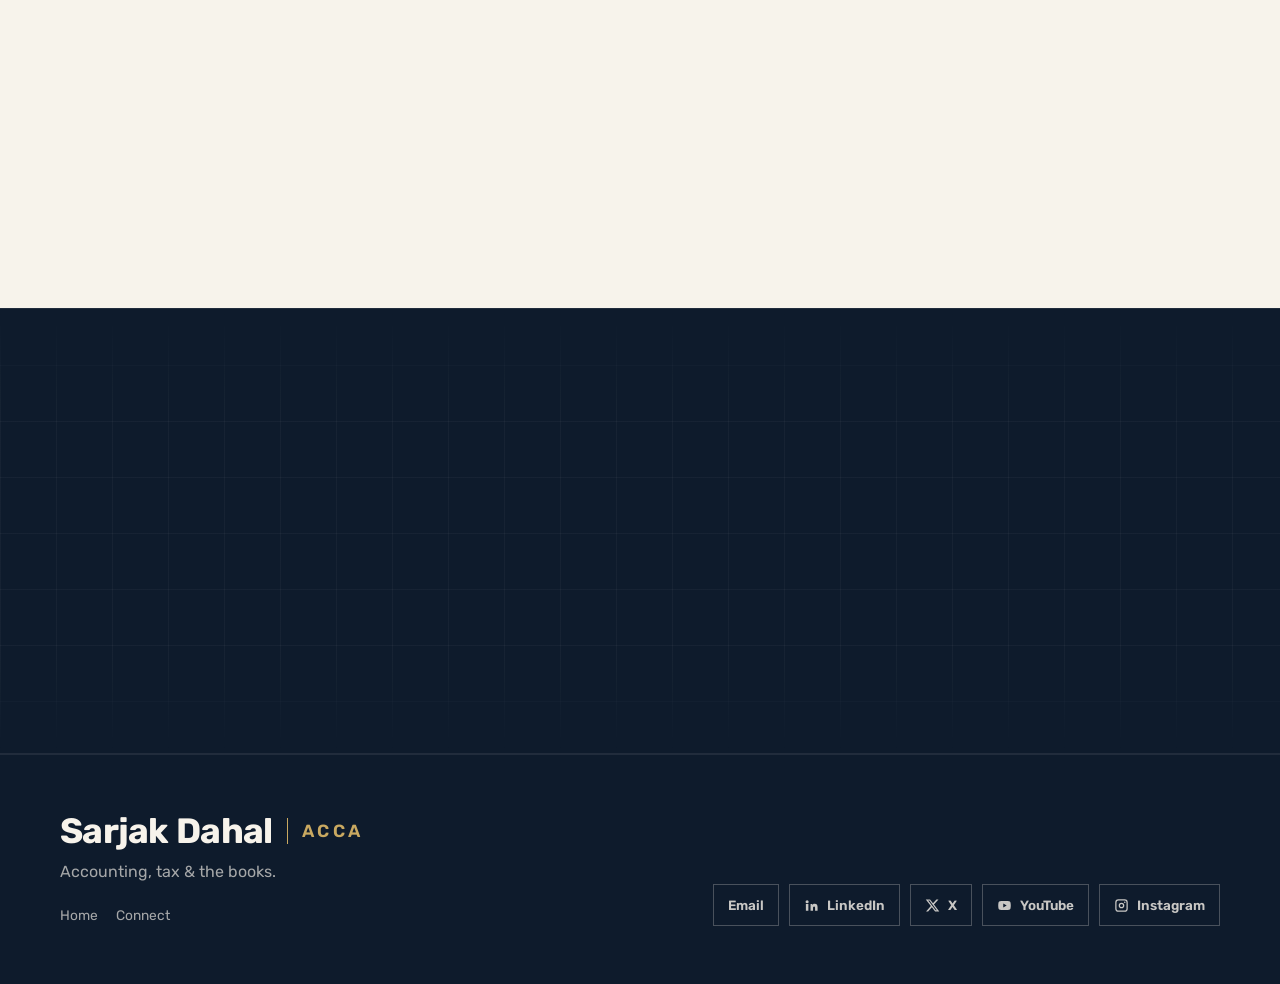
==== commit f8ea1230: "Rebrand site: accounting focus, Home + Connect only - New positioning: "I do accounting. Numbers, mo" ====
--- a/about/index.html
+++ b/about/index.html
@@ -2,180 +2,12 @@
 <html lang="en">
 <head>
   <meta charset="utf-8">
-  <meta name="viewport" content="width=device-width, initial-scale=1">
-  <meta name="description" content="About Sarjak Dahal, ACCA — how he verifies, cites, and explains AI research for finance professionals and educators.">
-  <meta name="robots" content="index, follow">
-  <link rel="canonical" href="https://sarjakdahal.com.np/about/">
-  <meta property="og:type" content="website">
-  <meta property="og:locale" content="en_US">
-  <meta property="og:site_name" content="Sarjak Dahal">
-  <meta property="og:title" content="About Sarjak Dahal | ACCA, AI Literacy">
-  <meta property="og:description" content="How Sarjak Dahal verifies, cites, and explains AI research for finance professionals and educators.">
-  <meta property="og:url" content="https://sarjakdahal.com.np/about/">
-  <meta property="og:image" content="https://sarjakdahal.com.np/assets/social-preview-v6.jpg">
-  <meta name="twitter:card" content="summary_large_image">
-  <meta name="twitter:title" content="About Sarjak Dahal | ACCA, AI Literacy">
-  <meta name="twitter:description" content="How Sarjak Dahal verifies, cites, and explains AI research for finance professionals and educators.">
-  <meta name="twitter:image" content="https://sarjakdahal.com.np/assets/social-preview-v6.jpg">
-  <meta name="theme-color" content="#0E1B2C">
-  <link rel="icon" href="data:image/svg+xml,%3Csvg xmlns='http://www.w3.org/2000/svg' viewBox='0 0 64 64'%3E%3Crect width='64' height='64' rx='16' fill='%23F7F3EB'/%3E%3Ccircle cx='32' cy='32' r='18' fill='%23B08D3E'/%3E%3Ccircle cx='32' cy='32' r='6' fill='%23F7F3EB'/%3E%3C/svg%3E">
-  <link rel="preconnect" href="https://fonts.googleapis.com">
-  <link rel="preconnect" href="https://fonts.gstatic.com" crossorigin>
-  <link rel="stylesheet" href="https://fonts.googleapis.com/css2?family=Rubik:wght@300..900&display=swap">
-  <link rel="stylesheet" href="/assets/css/site.css?v=18">
-  <title>About | Sarjak Dahal</title>
+  <title>Moved | Sarjak Dahal</title>
+  <meta name="robots" content="noindex">
+  <link rel="canonical" href="https://sarjakdahal.com.np/">
+  <meta http-equiv="refresh" content="0; url=/">
 </head>
 <body>
-  <a class="skip-link" href="#main">Skip to content</a>
-  <div class="progress" aria-hidden="true"><span class="progress__bar"></span></div>
-  <div class="cursor-glow" aria-hidden="true"></div>
-
-  <header class="site-header">
-    <nav class="nav" aria-label="Primary navigation">
-      <a class="brand-link" href="/" aria-label="Sarjak Dahal home">
-        <span>Sarjak Dahal</span>
-      </a>
-      <div class="nav__links">
-        <a href="/">Home</a>
-        <a href="/about/" class="is-active" aria-current="page">About</a>
-        <a href="/content/">Content</a>
-        <a href="/work-with-me/">Work With Me</a>
-      </div>
-      <a class="nav__cta" href="https://www.linkedin.com/in/sarjak-dahal-72773622a/" target="_blank" rel="noopener noreferrer">Follow on LinkedIn</a>
-    </nav>
-  </header>
-
-  <main id="main">
-    <section class="section page-hero" data-section>
-      <p class="eyebrow" data-reveal>About Sarjak Dahal</p>
-      <h1>
-        <span class="line-mask"><span style="--delay: 80ms;">AI guidance,</span></span>
-        <span class="line-mask"><span style="--delay: 200ms;"><em class="accent">applied practically.</em></span></span>
-      </h1>
-      <p class="page-hero__lead" data-reveal style="--delay: 160ms;">
-        I help professionals use AI with clarity and confidence — verified, cited, and framed for real finance and education work.
-      </p>
-    </section>
-
-    <section id="story" class="section section--flush-top" data-section>
-      <div class="about-grid">
-        <aside class="quote-panel" data-reveal>
-          <blockquote>I help finance and education leaders use AI effectively and ethically.</blockquote>
-          <cite>Sarjak Dahal, ACCA<br>AI Educator for Finance and Education.</cite>
-        </aside>
-
-        <div>
-          <div class="story" data-reveal style="--delay: 80ms;">
-            <p>
-              I am an <strong>ACCA-qualified finance professional</strong> who explains AI from credible sources. My work sits between two worlds that rarely talk to each other: the research labs publishing what AI can actually do, and the finance and education teams deciding whether to trust it.
-            </p>
-            <p>
-              Most AI commentary skips the reading. I do the opposite — I go to the <strong>primary source</strong>: journal articles, technical reports, and official documentation. Then I translate what holds up into notes a busy professional can apply the same day.
-            </p>
-            <p>
-              That means every claim I share is checked before it goes out, evidence is cited wherever possible, and the limits are stated plainly. When something is uncertain, I say so.
-            </p>
-          </div>
-
-          <div class="principles principles--compact" style="margin-top: 28px;">
-            <article class="principle" data-reveal style="--delay: 120ms;">
-              <h3>Verified first</h3>
-              <p>Facts checked before they are shared.</p>
-            </article>
-            <article class="principle" data-reveal style="--delay: 180ms;">
-              <h3>Clear limits</h3>
-              <p>What is known, what is not, and why it matters.</p>
-            </article>
-            <article class="principle" data-reveal style="--delay: 240ms;">
-              <h3>Sector relevance</h3>
-              <p>Framed for finance and education work.</p>
-            </article>
-            <article class="principle" data-reveal style="--delay: 300ms;">
-              <h3>Clean formats</h3>
-              <p>Structured notes for competent readers.</p>
-            </article>
-          </div>
-        </div>
-      </div>
-    </section>
-
-    <div class="dark-band">
-      <section id="method" class="section" data-section>
-        <div class="section-heading">
-          <div>
-            <p class="eyebrow" data-reveal>The Expert Standard</p>
-            <h2 data-reveal style="--delay: 80ms;">I verify, source, and analyze before anything goes out.</h2>
-          </div>
-          <p data-reveal style="--delay: 160ms;">
-            The same standard applies to every carousel, explainer, and research note.
-          </p>
-        </div>
-
-        <div class="method-visual" aria-label="Content method stages" data-method data-reveal style="--delay: 200ms;">
-          <div class="method-step">
-            <span>01</span>
-            <strong>Verify facts</strong>
-          </div>
-          <div class="method-step">
-            <span>02</span>
-            <strong>Cite evidence (wherever possible)</strong>
-          </div>
-          <div class="method-step">
-            <span>03</span>
-            <strong>State limits</strong>
-          </div>
-        </div>
-      </section>
-    </div>
-
-    <section id="credential" class="section" data-section>
-      <div class="method-panel">
-        <aside class="method-stat" data-reveal>
-          <img class="method-stat__image" src="/assets/acca-award-receipt.jpg" alt="Sarjak Dahal receiving ACCA award recognition" width="900" height="900" loading="lazy" decoding="async">
-          <p class="method-stat__caption">Worked with ACCA as an approved employer</p>
-        </aside>
-      </div>
-      <div class="section-cta" data-reveal style="--delay: 120ms;">
-        <a class="button button--primary" href="/content/">See the work</a>
-        <a class="button button--ghost" href="/work-with-me/">Work with me</a>
-      </div>
-    </section>
-  </main>
-
-  <footer class="site-footer" data-section>
-    <div class="footer-inner">
-      <div>
-        <span class="signature">Sarjak Dahal<span class="signature__tick" aria-hidden="true"></span><span class="signature__cred">ACCA</span></span>
-        <p>AI for Finance Professionals &amp; Educators.</p>
-        <nav class="footer-nav" aria-label="Footer navigation">
-          <a href="/">Home</a>
-          <a href="/about/">About</a>
-          <a href="/content/">Content</a>
-          <a href="/work-with-me/">Work With Me</a>
-        </nav>
-      </div>
-      <div class="footer-links" aria-label="Footer links">
-        <a href="mailto:sarjakdahal21@gmail.com">Email</a>
-        <a href="https://www.linkedin.com/in/sarjak-dahal-72773622a/" target="_blank" rel="noopener noreferrer">
-          <svg viewBox="0 0 24 24" aria-hidden="true"><path d="M4.98 3.5a2.5 2.5 0 1 0 0 5 2.5 2.5 0 0 0 0-5ZM3 9.75h4v10.75H3V9.75Zm6.25 0h3.83v1.47h.05c.53-.95 1.84-1.95 3.79-1.95 4.05 0 4.8 2.66 4.8 6.12v5.11h-4v-4.53c0-1.08-.02-2.47-1.51-2.47-1.52 0-1.75 1.18-1.75 2.39v4.61h-4V9.75Z"/></svg>
-          LinkedIn
-        </a>
-        <a href="https://x.com/sarjakdahal" target="_blank" rel="noopener noreferrer">
-          <svg viewBox="0 0 24 24" aria-hidden="true"><path d="M18.244 2.25h3.308l-7.227 8.26 8.502 11.24H16.17l-5.214-6.817L4.99 21.75H1.68l7.73-8.835L1.254 2.25H8.08l4.713 6.231zm-1.161 17.52h1.833L7.084 4.126H5.117z"/></svg>
-          X
-        </a>
-        <a href="https://www.youtube.com/@sarjakdahal6572" target="_blank" rel="noopener noreferrer">
-          <svg viewBox="0 0 24 24" aria-hidden="true"><path d="M21.58 7.18a2.78 2.78 0 0 0-1.96-1.97C17.89 4.75 12 4.75 12 4.75s-5.89 0-7.62.46a2.78 2.78 0 0 0-1.96 1.97A29 29 0 0 0 1.95 12a29 29 0 0 0 .47 4.82 2.78 2.78 0 0 0 1.96 1.97c1.73.46 7.62.46 7.62.46s5.89 0 7.62-.46a2.78 2.78 0 0 0 1.96-1.97A29 29 0 0 0 22.05 12a29 29 0 0 0-.47-4.82ZM10 15.25v-6.5L15.5 12 10 15.25Z"/></svg>
-          YouTube
-        </a>
-        <a href="https://chat.whatsapp.com/FXL0gmpc63MJKhrFBdrhCD" target="_blank" rel="noopener noreferrer">
-          <svg viewBox="0 0 24 24" aria-hidden="true"><path d="M12.04 2a9.86 9.86 0 0 0-8.5 14.86L2.44 22l5.28-1.38A9.88 9.88 0 1 0 12.04 2Zm.01 1.86a8.02 8.02 0 1 1-3.88 15.05l-.31-.17-3.13.82.84-3.04-.2-.32a8.02 8.02 0 0 1 6.68-12.34Zm-3.43 4.3c-.18 0-.46.07-.7.35-.24.27-.92.9-.92 2.2s.94 2.55 1.07 2.73c.13.18 1.84 2.8 4.45 3.93 2.2.95 2.65.76 3.13.71.48-.04 1.55-.63 1.77-1.24.22-.61.22-1.13.15-1.24-.07-.11-.24-.18-.5-.31-.26-.13-1.55-.76-1.79-.85-.24-.09-.42-.13-.59.13-.17.26-.68.85-.83 1.02-.15.17-.31.19-.57.06-.26-.13-1.1-.4-2.09-1.29-.77-.69-1.29-1.54-1.44-1.8-.15-.26-.02-.4.12-.53.12-.12.26-.31.39-.46.13-.15.17-.26.26-.44.09-.18.04-.33-.02-.46-.06-.13-.59-1.42-.81-1.94-.21-.51-.43-.44-.59-.45h-.5Z"/></svg>
-          WhatsApp
-        </a>
-      </div>
-    </div>
-  </footer>
-
-  <script src="/assets/js/site.js?v=17" defer></script>
+  <p>This page has moved. <a href="/">Continue to sarjakdahal.com.np/</a></p>
 </body>
 </html>
